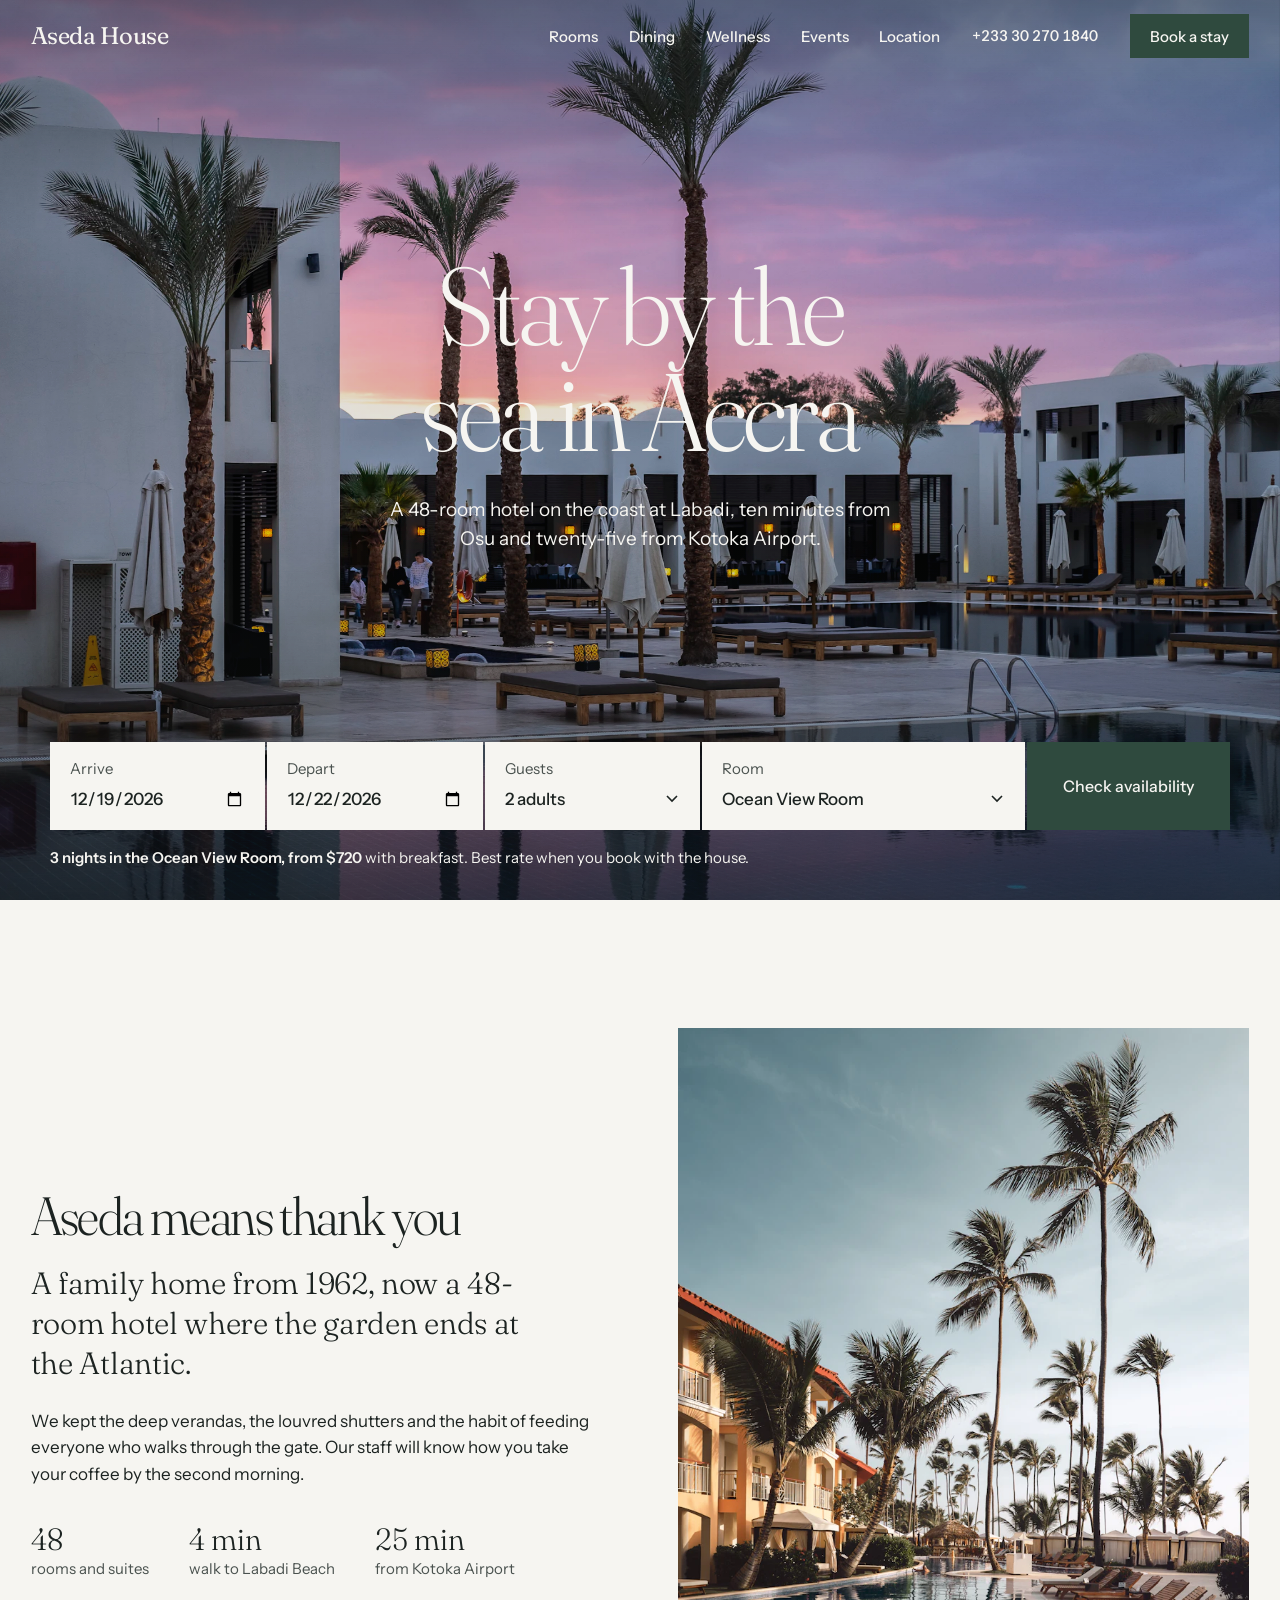
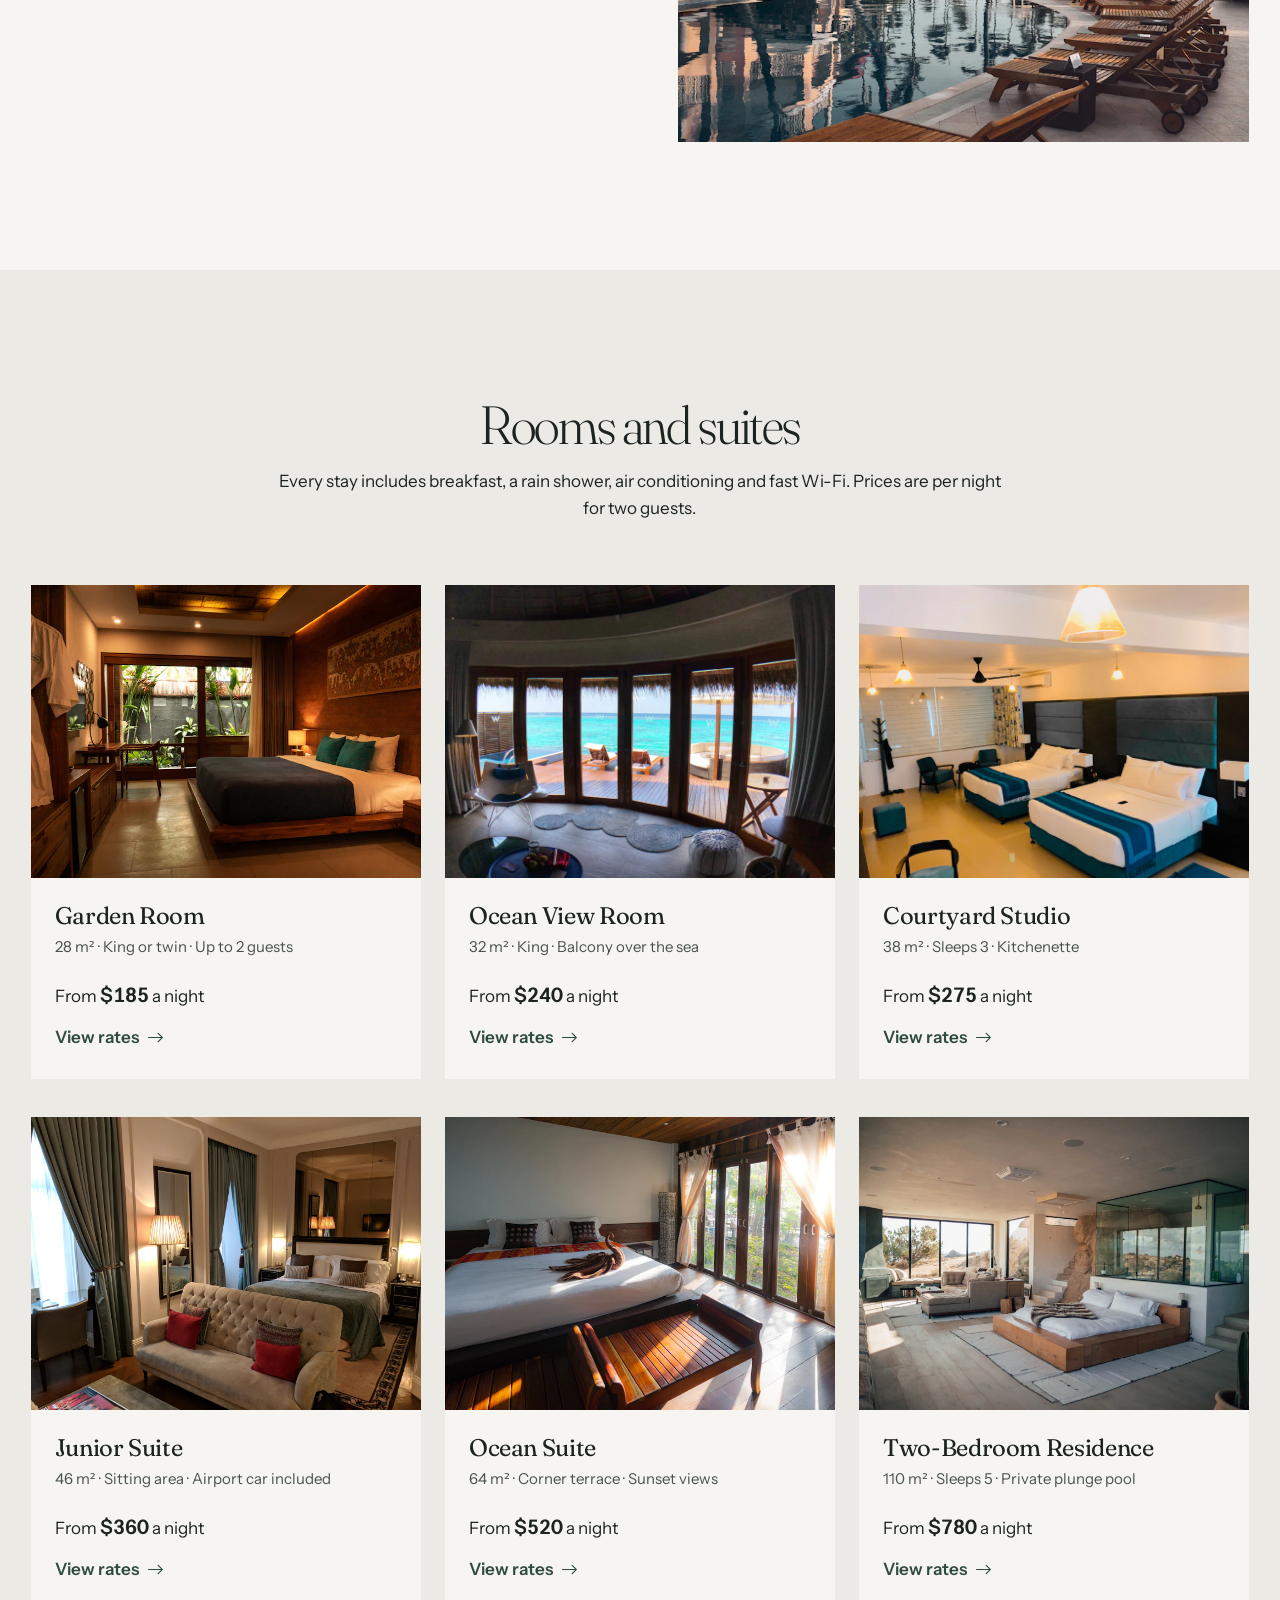
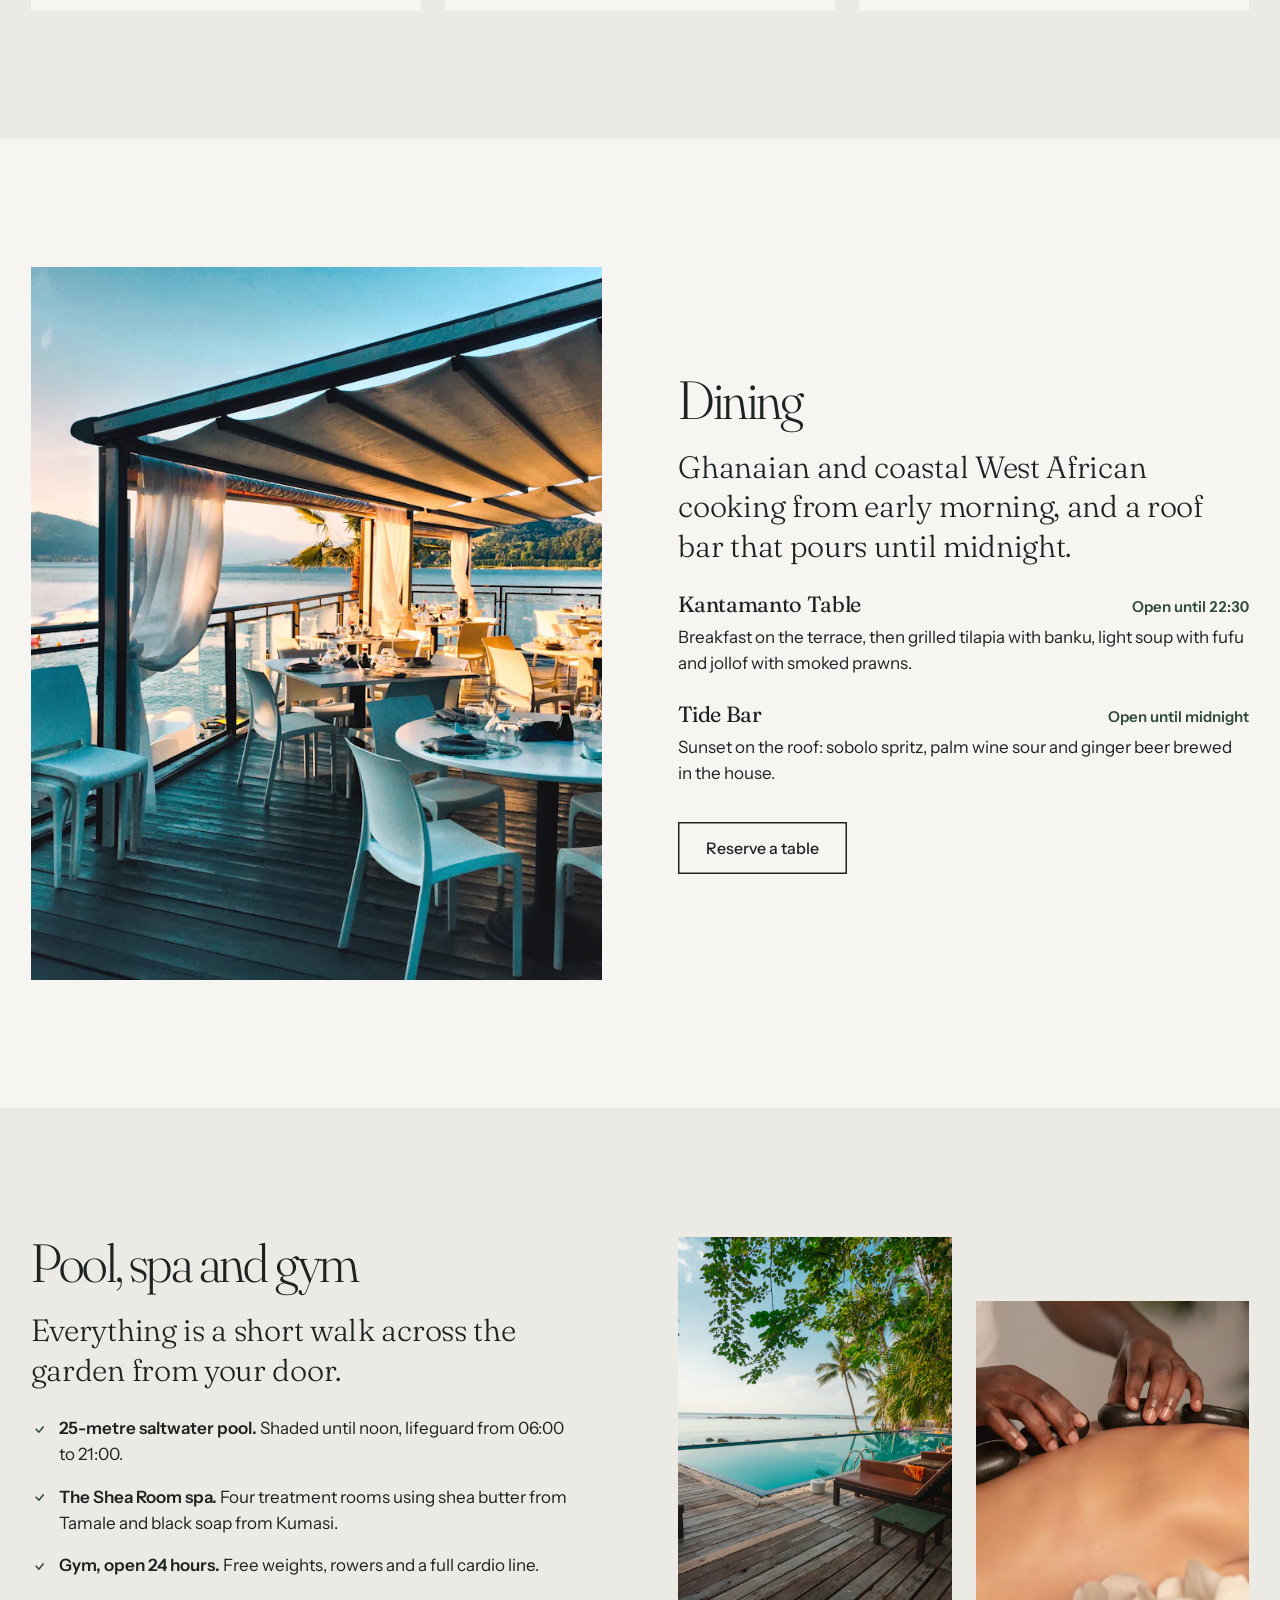
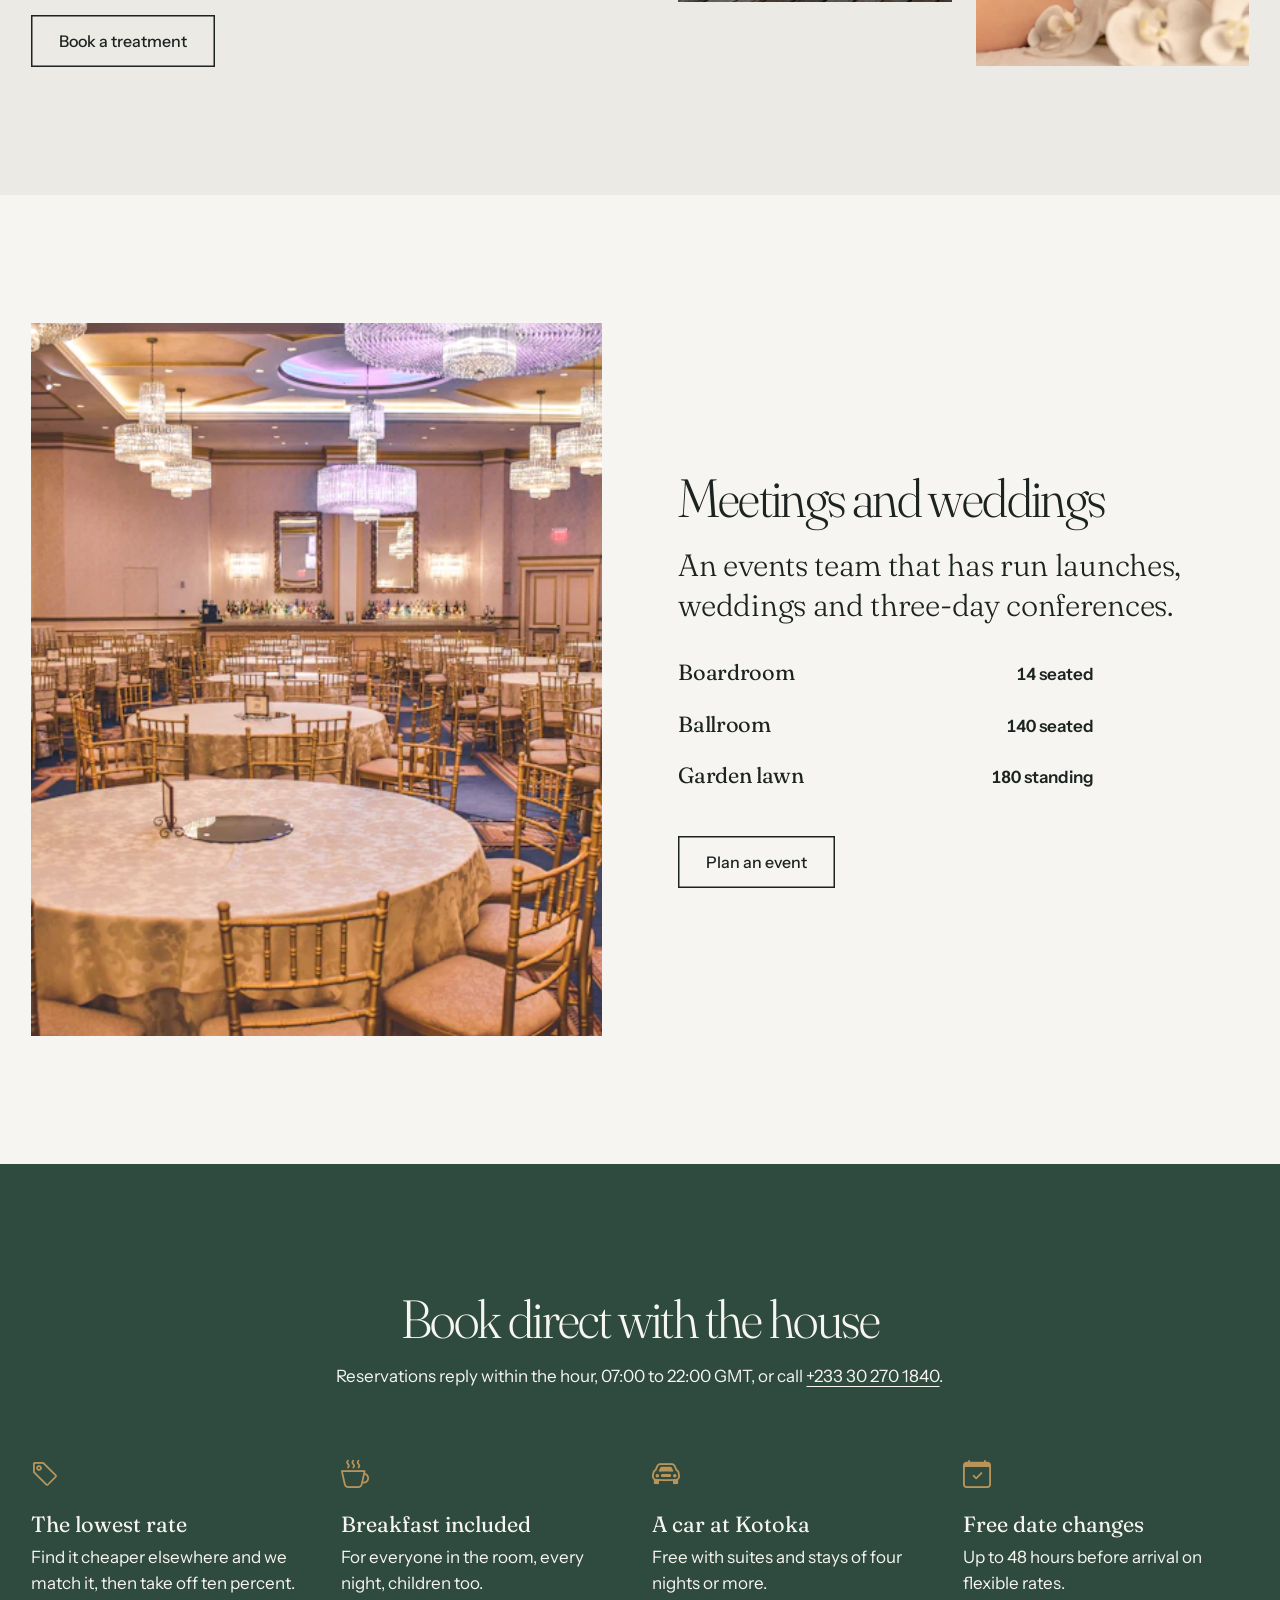
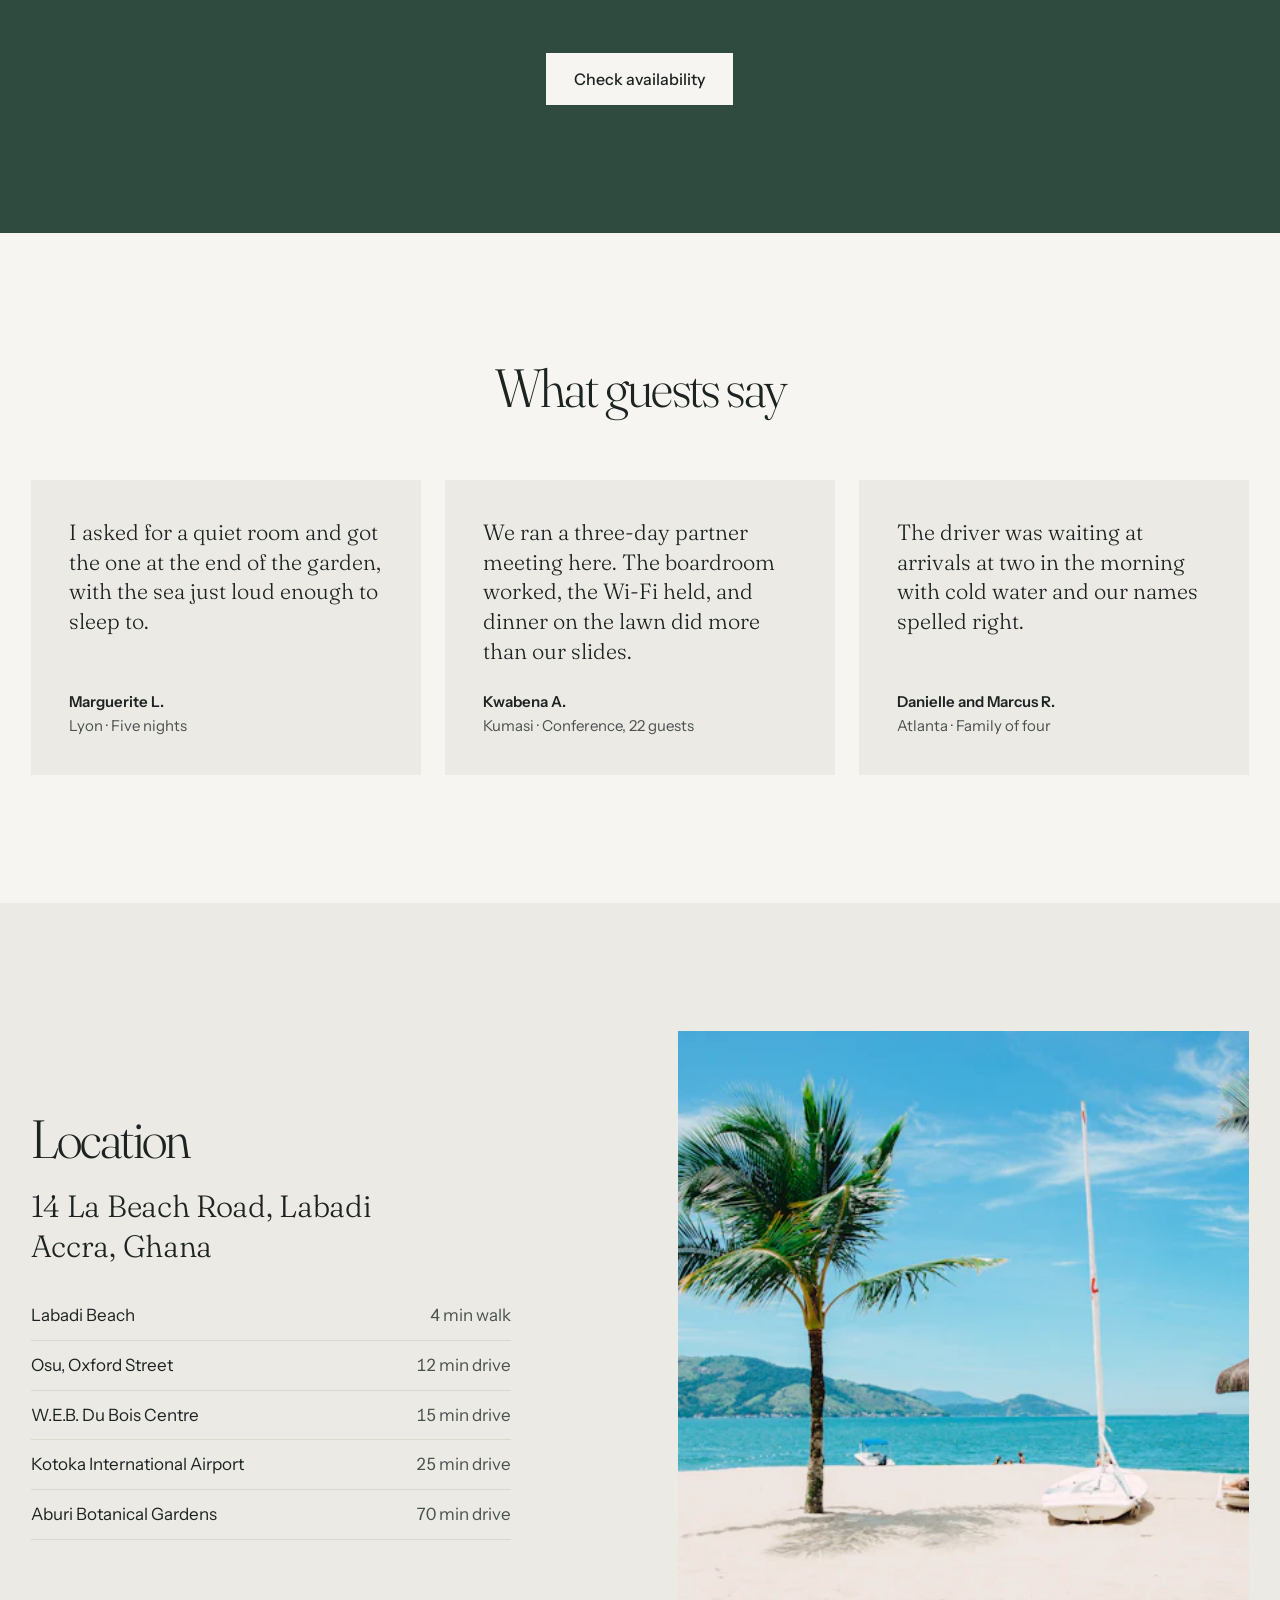
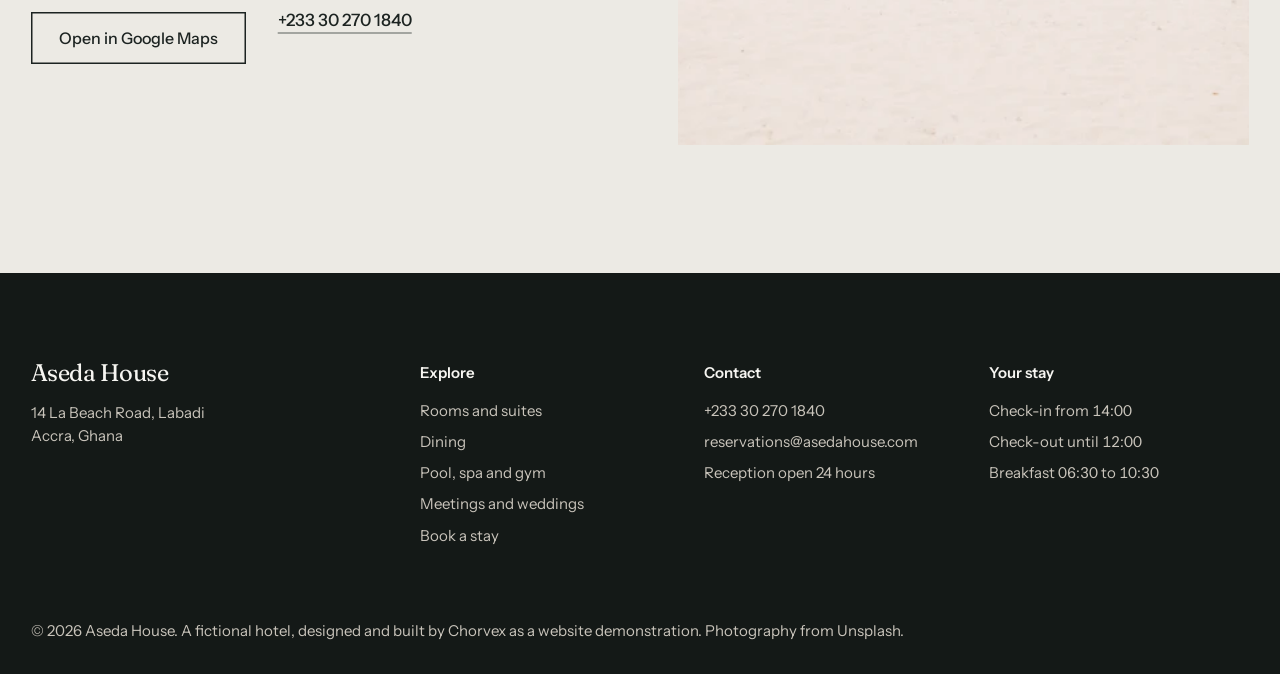
==== index.html @ 12451e7a "Aseda House website: homepage, booking and checkout - Homepage: full-bleed hero with a live booking " ====
<!doctype html>
<html lang="en">
<head>
  <meta charset="utf-8">
  <meta name="viewport" content="width=device-width, initial-scale=1, viewport-fit=cover">
  <title>Aseda House · A coastal hotel in Labadi, Accra</title>
  <meta name="description" content="Aseda House is a 48-room hotel on the coast at Labadi, Accra: rooms and suites by the sea, Kantamanto Table restaurant, a saltwater pool and the Shea Room spa.">
  <meta name="theme-color" content="#F6F5F1">
  <link rel="icon" href="assets/logo/favicon.svg" type="image/svg+xml">

  <link rel="preconnect" href="https://fonts.googleapis.com">
  <link rel="preconnect" href="https://fonts.gstatic.com" crossorigin>
  <link rel="stylesheet" href="https://fonts.googleapis.com/css2?family=Fraunces:opsz,wght,SOFT@9..144,300..500,30&family=Instrument+Sans:wght@400..600&display=swap">
  <link rel="stylesheet" href="https://cdn.jsdelivr.net/npm/bootstrap-icons@1.11.3/font/bootstrap-icons.min.css">

  <link rel="preload" as="image" href="assets/images/hero/dusk-pool-2400.webp" imagesrcset="assets/images/hero/dusk-pool-1200.webp 1200w, assets/images/hero/dusk-pool-2400.webp 2400w" imagesizes="100vw">

  <link rel="stylesheet" href="css/base.css">
  <link rel="stylesheet" href="css/components.css">
  <link rel="stylesheet" href="css/pages.css">
  <link rel="stylesheet" href="css/responsive.css">
  <script>document.documentElement.classList.add('js');</script>
</head>
<body class="page-home">
  <a class="skip-link" href="#main">Skip to content</a>

  <!-- Site header: clear over the hero, then a solid bar -->
  <header class="site-header is-clear" data-header>
    <div class="site-header__inner">
      <a class="wordmark" href="index.html" aria-label="Aseda House, home">Aseda House</a>
      <nav class="site-nav" aria-label="Main">
        <ul class="site-nav__list">
          <li><a href="#rooms">Rooms</a></li>
          <li><a href="#dining">Dining</a></li>
          <li><a href="#wellness">Wellness</a></li>
          <li><a href="#events">Events</a></li>
          <li><a href="#location">Location</a></li>
        </ul>
      </nav>
      <a class="site-header__phone tabular" href="tel:+233302701840">+233 30 270 1840</a>
      <a class="btn btn--accent btn--sm site-header__book" href="#top-booking" data-book-jump>Book a stay</a>
      <button class="menu-toggle" type="button" aria-expanded="false" aria-controls="mobile-menu" data-menu-open>
        <i class="bi bi-list" aria-hidden="true"></i><span class="visually-hidden">Open menu</span>
      </button>
    </div>
  </header>

  <!-- Mobile menu -->
  <div class="mobile-menu" id="mobile-menu" role="dialog" aria-modal="true" aria-label="Menu" hidden>
    <div class="mobile-menu__top">
      <a class="wordmark" href="index.html">Aseda House</a>
      <button class="menu-toggle" type="button" data-menu-close>
        <i class="bi bi-x-lg" aria-hidden="true"></i><span class="visually-hidden">Close menu</span>
      </button>
    </div>
    <nav aria-label="Mobile">
      <ul class="mobile-menu__list">
        <li><a href="#rooms">Rooms and suites</a></li>
        <li><a href="#dining">Dining</a></li>
        <li><a href="#wellness">Wellness</a></li>
          <li><a href="#events">Events</a></li>
        <li><a href="#location">Location</a></li>
        <li><a href="#reviews">Reviews</a></li>
      </ul>
    </nav>
    <div class="mobile-menu__foot">
      <a class="btn btn--accent btn--block" href="#top-booking">Book a stay</a>
      <a class="mobile-menu__phone" href="tel:+233302701840">+233 30 270 1840</a>
    </div>
  </div>

  <main id="main">

    <!-- ============ Hero ============ -->
    <section class="hero" data-ground="ink" aria-labelledby="hero-title">
      <img class="hero__img"
           src="assets/images/hero/dusk-pool-2400.webp"
           srcset="assets/images/hero/dusk-pool-1200.webp 1200w, assets/images/hero/dusk-pool-2400.webp 2400w"
           sizes="100vw"
           width="2400" height="1600"
           alt="The pool at dusk, still enough to hold the palms and a pink evening sky, with the white walls of the house behind"
           fetchpriority="high">
      <div class="hero__scrim" aria-hidden="true"></div>

      <div class="hero__copy">
        <h1 class="hero__title t-display" id="hero-title">Stay by the sea in&nbsp;Accra</h1>
        <p class="hero__lede">A 48-room hotel on the coast at Labadi, ten minutes from Osu and twenty-five from Kotoka Airport.</p>
      </div>

      <!-- Booking bar: works without script as a plain GET form to the booking page -->
      <form class="booking-bar" id="top-booking" action="booking.html" method="get" aria-label="Check availability" data-booking>
        <div class="booking-bar__field">
          <label for="bk-in">Arrive</label>
          <input id="bk-in" name="checkin" type="date" required data-bk-in>
        </div>
        <div class="booking-bar__field">
          <label for="bk-out">Depart</label>
          <input id="bk-out" name="checkout" type="date" required data-bk-out>
        </div>
        <div class="booking-bar__field">
          <label for="bk-guests">Guests</label>
          <select id="bk-guests" name="guests" data-bk-guests>
            <option value="1">1 adult</option>
            <option value="2" selected>2 adults</option>
            <option value="3">3 guests</option>
            <option value="4">4 guests</option>
            <option value="5">5 guests</option>
          </select>
        </div>
        <div class="booking-bar__field booking-bar__field--wide">
          <label for="bk-room">Room</label>
          <select id="bk-room" name="room" data-bk-room>
            <option value="garden-room" data-rate="185" data-max="2">Garden Room</option>
            <option value="ocean-view-room" data-rate="240" data-max="2" selected>Ocean View Room</option>
            <option value="courtyard-studio" data-rate="275" data-max="3">Courtyard Studio</option>
            <option value="junior-suite" data-rate="360" data-max="3">Junior Suite</option>
            <option value="ocean-suite" data-rate="520" data-max="3">Ocean Suite</option>
            <option value="residence" data-rate="780" data-max="5">Two-Bedroom Residence</option>
          </select>
        </div>
        <button class="btn btn--accent booking-bar__submit" type="submit">Check availability</button>
        <p class="booking-bar__quote" aria-live="polite" data-bk-quote>Best rate, breakfast included, when you book with the house.</p>
      </form>
    </section>

    <!-- ============ Welcome ============ -->
    <section class="section" id="welcome" aria-labelledby="welcome-title">
      <div class="container split">
        <div class="split__text">
          <h2 class="t-h2" id="welcome-title" data-reveal>Aseda means thank you</h2>
          <p class="lead" data-reveal style="--i:1">A family home from 1962, now a 48-room hotel where the garden ends at the Atlantic.</p>
          <p data-reveal style="--i:2">We kept the deep verandas, the louvred shutters and the habit of feeding everyone who walks through the gate. Our staff will know how you take your coffee by the second morning.</p>
          <dl class="facts" data-reveal style="--i:3">
            <div><dt>48</dt><dd>rooms and suites</dd></div>
            <div><dt>4 min</dt><dd>walk to Labadi Beach</dd></div>
            <div><dt>25 min</dt><dd>from Kotoka Airport</dd></div>
          </dl>
        </div>
        <figure class="split__media" data-reveal style="--i:1">
          <img src="assets/images/exterior/palms-facade-1400.webp"
               srcset="assets/images/exterior/palms-facade-800.webp 800w, assets/images/exterior/palms-facade-1400.webp 1400w"
               sizes="(min-width: 960px) 50vw, 100vw" width="1400" height="933" loading="lazy"
               alt="Royal palms rising above the pool terrace and the long white wing of guest rooms">
        </figure>
      </div>
    </section>

    <!-- ============ Rooms ============ -->
    <section class="section section--tint" id="rooms" aria-labelledby="rooms-title">
      <div class="container">
        <div class="section-head">
          <h2 class="t-h2" id="rooms-title" data-reveal>Rooms and suites</h2>
          <p data-reveal style="--i:1">Every stay includes breakfast, a rain shower, air conditioning and fast Wi-Fi. Prices are per night for two guests.</p>
        </div>
        <ul class="room-grid">
          <li class="room-card" data-reveal>
            <a href="booking.html?room=garden-room">
              <figure class="room-card__img"><img src="assets/images/rooms/garden-room-800.webp" width="800" height="533" loading="lazy" alt="Garden Room: a timber-framed bed under warm lamps, louvred doors to the garden"></figure>
              <div class="room-card__body">
                <h3 class="room-card__name">Garden Room</h3>
                <p class="room-card__meta">28 m² · King or twin · Up to 2 guests</p>
                <p class="room-card__price">From <strong class="tabular">$185</strong> a night</p>
                <span class="room-card__cta">View rates <i class="bi bi-arrow-right" aria-hidden="true"></i></span>
              </div>
            </a>
          </li>
          <li class="room-card" data-reveal style="--i:1">
            <a href="booking.html?room=ocean-view-room">
              <figure class="room-card__img"><img src="assets/images/rooms/ocean-view-room-800.webp" width="800" height="533" loading="lazy" alt="Ocean View Room: round-topped windows open onto the sea, the bed facing the view"></figure>
              <div class="room-card__body">
                <h3 class="room-card__name">Ocean View Room</h3>
                <p class="room-card__meta">32 m² · King · Balcony over the sea</p>
                <p class="room-card__price">From <strong class="tabular">$240</strong> a night</p>
                <span class="room-card__cta">View rates <i class="bi bi-arrow-right" aria-hidden="true"></i></span>
              </div>
            </a>
          </li>
          <li class="room-card" data-reveal style="--i:2">
            <a href="booking.html?room=courtyard-studio">
              <figure class="room-card__img"><img src="assets/images/rooms/courtyard-studio-800.webp" width="800" height="533" loading="lazy" alt="Courtyard Studio: two beds and a work table in a bright room with a timber ceiling"></figure>
              <div class="room-card__body">
                <h3 class="room-card__name">Courtyard Studio</h3>
                <p class="room-card__meta">38 m² · Sleeps 3 · Kitchenette</p>
                <p class="room-card__price">From <strong class="tabular">$275</strong> a night</p>
                <span class="room-card__cta">View rates <i class="bi bi-arrow-right" aria-hidden="true"></i></span>
              </div>
            </a>
          </li>
          <li class="room-card" data-reveal>
            <a href="booking.html?room=junior-suite">
              <figure class="room-card__img"><img src="assets/images/rooms/junior-suite-1400.webp" width="1400" height="933" loading="lazy" alt="Junior Suite: a tufted sofa at the foot of a wide bed, tall curtains drawn back"></figure>
              <div class="room-card__body">
                <h3 class="room-card__name">Junior Suite</h3>
                <p class="room-card__meta">46 m² · Sitting area · Airport car included</p>
                <p class="room-card__price">From <strong class="tabular">$360</strong> a night</p>
                <span class="room-card__cta">View rates <i class="bi bi-arrow-right" aria-hidden="true"></i></span>
              </div>
            </a>
          </li>
          <li class="room-card" data-reveal style="--i:1">
            <a href="booking.html?room=ocean-suite">
              <figure class="room-card__img"><img src="assets/images/rooms/ocean-suite-800.webp" width="800" height="533" loading="lazy" alt="Ocean Suite: folding timber doors open the bedroom to the terrace and the sea"></figure>
              <div class="room-card__body">
                <h3 class="room-card__name">Ocean Suite</h3>
                <p class="room-card__meta">64 m² · Corner terrace · Sunset views</p>
                <p class="room-card__price">From <strong class="tabular">$520</strong> a night</p>
                <span class="room-card__cta">View rates <i class="bi bi-arrow-right" aria-hidden="true"></i></span>
              </div>
            </a>
          </li>
          <li class="room-card" data-reveal style="--i:2">
            <a href="booking.html?room=residence">
              <figure class="room-card__img"><img src="assets/images/rooms/residence-800.webp" width="800" height="533" loading="lazy" alt="Two-Bedroom Residence: a glass-walled main bedroom with a sitting area and timber floor"></figure>
              <div class="room-card__body">
                <h3 class="room-card__name">Two-Bedroom Residence</h3>
                <p class="room-card__meta">110 m² · Sleeps 5 · Private plunge pool</p>
                <p class="room-card__price">From <strong class="tabular">$780</strong> a night</p>
                <span class="room-card__cta">View rates <i class="bi bi-arrow-right" aria-hidden="true"></i></span>
              </div>
            </a>
          </li>
        </ul>
      </div>
    </section>

    <!-- ============ Dining ============ -->
    <section class="section" id="dining" aria-labelledby="dining-title">
      <div class="container split split--reverse">
        <div class="split__text">
          <h2 class="t-h2" id="dining-title" data-reveal>Dining</h2>
          <p class="lead" data-reveal style="--i:1">Ghanaian and coastal West African cooking from early morning, and a roof bar that pours until midnight.</p>
          <ul class="venues" data-reveal style="--i:2">
            <li class="venue">
              <div class="venue__head">
                <h3 class="venue__name">Kantamanto Table</h3>
                <p class="venue__status" data-live-status="kitchen">06:30 to 22:30</p>
              </div>
              <p>Breakfast on the terrace, then grilled tilapia with banku, light soup with fufu and jollof with smoked prawns.</p>
            </li>
            <li class="venue">
              <div class="venue__head">
                <h3 class="venue__name">Tide Bar</h3>
                <p class="venue__status" data-live-status="bar">17:00 to midnight</p>
              </div>
              <p>Sunset on the roof: sobolo spritz, palm wine sour and ginger beer brewed in the house.</p>
            </li>
          </ul>
          <a class="btn btn--outline" href="mailto:dining@asedahouse.com?subject=Table%20at%20Kantamanto%20Table" data-reveal style="--i:3">Reserve a table</a>
        </div>
        <figure class="split__media" data-reveal>
          <img src="assets/images/dining/terrace-1200.webp"
               srcset="assets/images/dining/terrace-1200.webp 1200w, assets/images/dining/terrace-2000.webp 2000w"
               sizes="(min-width: 960px) 50vw, 100vw" width="1200" height="800" loading="lazy"
               alt="The covered terrace of Kantamanto Table, set for lunch, the sea beyond the rail">
        </figure>
      </div>
    </section>

    <!-- ============ Wellness ============ -->
    <section class="section section--tint" id="wellness" aria-labelledby="wellness-title">
      <div class="container split">
        <div class="split__text">
          <h2 class="t-h2" id="wellness-title" data-reveal>Pool, spa and gym</h2>
          <p class="lead" data-reveal style="--i:1">Everything is a short walk across the garden from your door.</p>
          <ul class="checklist" data-reveal style="--i:2">
            <li><strong>25-metre saltwater pool.</strong> Shaded until noon, lifeguard from 06:00 to 21:00.</li>
            <li><strong>The Shea Room spa.</strong> Four treatment rooms using shea butter from Tamale and black soap from Kumasi.</li>
            <li><strong>Gym, open 24 hours.</strong> Free weights, rowers and a full cardio line.</li>
          </ul>
          <a class="btn btn--outline" href="mailto:spa@asedahouse.com?subject=Spa%20booking" data-reveal style="--i:3">Book a treatment</a>
        </div>
        <div class="split__media split__media--pair" data-reveal style="--i:1">
          <figure><img src="assets/images/wellness/deck-pool-800.webp" width="800" height="533" loading="lazy" alt="A timber deck with loungers beside the pool, the sea beyond the low wall"></figure>
          <figure><img src="assets/images/wellness/hot-stones-800.webp" width="800" height="533" loading="lazy" alt="Warm basalt stones laid along a guest's back during a massage"></figure>
        </div>
      </div>
    </section>

    <!-- ============ Events ============ -->
    <section class="section" id="events" aria-labelledby="events-title">
      <div class="container split split--reverse">
        <div class="split__text">
          <h2 class="t-h2" id="events-title" data-reveal>Meetings and weddings</h2>
          <p class="lead" data-reveal style="--i:1">An events team that has run launches, weddings and three-day conferences.</p>
          <dl class="capacity" data-reveal style="--i:2">
            <div><dt>Boardroom</dt><dd class="tabular">14 seated</dd></div>
            <div><dt>Ballroom</dt><dd class="tabular">140 seated</dd></div>
            <div><dt>Garden lawn</dt><dd class="tabular">180 standing</dd></div>
          </dl>
          <a class="btn btn--outline" href="mailto:events@asedahouse.com?subject=Event%20enquiry" data-reveal style="--i:3">Plan an event</a>
        </div>
        <figure class="split__media" data-reveal>
          <img src="assets/images/events/banquet-1400.webp"
               srcset="assets/images/events/banquet-800.webp 800w, assets/images/events/banquet-1400.webp 1400w"
               sizes="(min-width: 960px) 50vw, 100vw" width="1400" height="933" loading="lazy"
               alt="Round tables laid for a wedding dinner under chandeliers in the ballroom">
        </figure>
      </div>
    </section>

    <!-- ============ Book direct ============ -->
    <section class="section section--dark" id="book-direct" aria-labelledby="direct-title">
      <div class="container">
        <div class="section-head">
          <h2 class="t-h2" id="direct-title" data-reveal>Book direct with the house</h2>
          <p data-reveal style="--i:1">Reservations reply within the hour, 07:00 to 22:00 GMT, or call <a href="tel:+233302701840">+233 30 270 1840</a>.</p>
        </div>
        <ul class="perks">
          <li data-reveal><i class="bi bi-tag" aria-hidden="true"></i><strong>The lowest rate</strong>Find it cheaper elsewhere and we match it, then take off ten percent.</li>
          <li data-reveal style="--i:1"><i class="bi bi-cup-hot" aria-hidden="true"></i><strong>Breakfast included</strong>For everyone in the room, every night, children too.</li>
          <li data-reveal style="--i:2"><i class="bi bi-car-front" aria-hidden="true"></i><strong>A car at Kotoka</strong>Free with suites and stays of four nights or more.</li>
          <li data-reveal style="--i:3"><i class="bi bi-calendar-check" aria-hidden="true"></i><strong>Free date changes</strong>Up to 48 hours before arrival on flexible rates.</li>
        </ul>
        <div class="section-foot" data-reveal>
          <a class="btn btn--light" href="booking.html">Check availability</a>
        </div>
      </div>
    </section>

    <!-- ============ Reviews ============ -->
    <section class="section" id="reviews" aria-labelledby="reviews-title">
      <div class="container">
        <div class="section-head">
          <h2 class="t-h2" id="reviews-title" data-reveal>What guests say</h2>
        </div>
        <div class="reviews">
          <figure class="review" data-reveal>
            <blockquote><p>I asked for a quiet room and got the one at the end of the garden, with the sea just loud enough to sleep to.</p></blockquote>
            <figcaption><strong>Marguerite L.</strong> Lyon · Five nights</figcaption>
          </figure>
          <figure class="review" data-reveal style="--i:1">
            <blockquote><p>We ran a three-day partner meeting here. The boardroom worked, the Wi-Fi held, and dinner on the lawn did more than our slides.</p></blockquote>
            <figcaption><strong>Kwabena A.</strong> Kumasi · Conference, 22 guests</figcaption>
          </figure>
          <figure class="review" data-reveal style="--i:2">
            <blockquote><p>The driver was waiting at arrivals at two in the morning with cold water and our names spelled right.</p></blockquote>
            <figcaption><strong>Danielle and Marcus R.</strong> Atlanta · Family of four</figcaption>
          </figure>
        </div>
      </div>
    </section>

    <!-- ============ Location ============ -->
    <section class="section section--tint" id="location" aria-labelledby="location-title">
      <div class="container split">
        <div class="split__text">
          <h2 class="t-h2" id="location-title" data-reveal>Location</h2>
          <address class="lead" data-reveal style="--i:1">14 La Beach Road, Labadi<br>Accra, Ghana</address>
          <table class="distances" data-reveal style="--i:2">
            <caption class="visually-hidden">Travel times from Aseda House</caption>
            <tbody>
              <tr><th scope="row">Labadi Beach</th><td class="tabular">4 min walk</td></tr>
              <tr><th scope="row">Osu, Oxford Street</th><td class="tabular">12 min drive</td></tr>
              <tr><th scope="row">W.E.B. Du Bois Centre</th><td class="tabular">15 min drive</td></tr>
              <tr><th scope="row">Kotoka International Airport</th><td class="tabular">25 min drive</td></tr>
              <tr><th scope="row">Aburi Botanical Gardens</th><td class="tabular">70 min drive</td></tr>
            </tbody>
          </table>
          <div class="button-row" data-reveal style="--i:3">
            <a class="btn btn--outline" href="https://www.google.com/maps/search/?api=1&amp;query=La+Beach+Road+Labadi+Accra" target="_blank" rel="noopener">Open in Google Maps</a>
            <a class="link-arrow" href="tel:+233302701840">+233 30 270 1840</a>
          </div>
        </div>
        <figure class="split__media" data-reveal style="--i:1">
          <img src="assets/images/exterior/beach-palm-1400.webp"
               srcset="assets/images/exterior/beach-palm-800.webp 800w, assets/images/exterior/beach-palm-1400.webp 1400w"
               sizes="(min-width: 960px) 50vw, 100vw" width="1400" height="933" loading="lazy"
               alt="A single palm leaning over pale sand and a calm turquoise sea">
        </figure>
      </div>
    </section>

  </main>

  <!-- ============ Footer ============ -->
  <footer class="site-footer">
    <div class="container site-footer__cols">
      <div>
        <p class="wordmark site-footer__brand">Aseda House</p>
        <address>14 La Beach Road, Labadi<br>Accra, Ghana</address>
      </div>
      <nav aria-label="Footer">
        <p class="site-footer__head">Explore</p>
        <ul>
          <li><a href="index.html#rooms">Rooms and suites</a></li>
          <li><a href="index.html#dining">Dining</a></li>
          <li><a href="index.html#wellness">Pool, spa and gym</a></li>
          <li><a href="index.html#events">Meetings and weddings</a></li>
          <li><a href="booking.html">Book a stay</a></li>
        </ul>
      </nav>
      <div>
        <p class="site-footer__head">Contact</p>
        <ul>
          <li><a href="tel:+233302701840">+233 30 270 1840</a></li>
          <li><a href="mailto:reservations@asedahouse.com">reservations@asedahouse.com</a></li>
          <li>Reception open 24 hours</li>
        </ul>
      </div>
      <div>
        <p class="site-footer__head">Your stay</p>
        <ul class="tabular">
          <li>Check-in from 14:00</li>
          <li>Check-out until 12:00</li>
          <li>Breakfast 06:30 to 10:30</li>
        </ul>
      </div>
    </div>
    <div class="container site-footer__legal">
      <p>© 2026 Aseda House. A fictional hotel, designed and built by Chorvex as a website demonstration. Photography from Unsplash.</p>
    </div>
  </footer>
  <script src="js/main.js" defer></script>
</body>
</html>
---- css/base.css ----
/* ==========================================================================
   Aseda House — base
   Tokens, reset, typography, layout primitives. Every other stylesheet
   references these tokens; no raw colours or sizes downstream.
   ========================================================================== */

:root {
  /* Brand palette */
  --limestone: #F6F5F1;
  --linen: #ECEAE4;
  --sand: #DCD7CC;
  --brass: #B8945A;
  --laterite: #A4553A;
  --laterite-deep: #8E4630;
  --palm: #2F4A3E;
  --ink: #1C2321;
  --night: #141917;

  /* Roles */
  --bg: var(--limestone);
  --surface: var(--linen);
  --text: var(--ink);
  --text-soft: #4A524F;
  --accent: var(--palm);
  --accent-press: #22372E;
  --on-dark: var(--limestone);
  --on-dark-soft: #C9C4BB;
  --error: #9A2F1F;
  --success: var(--palm);

  /* Type */
  --font-display: "Fraunces", "Iowan Old Style", Georgia, serif;
  --font-text: "Instrument Sans", "Segoe UI", system-ui, sans-serif;

  /* Five steps, and only five */
  --step-display: clamp(3.25rem, 8.6vw, 8.25rem);   /* 52 → 132 */
  --step-h2: clamp(2.25rem, 4.2vw, 3.75rem);        /* 36 → 60 */
  --step-h3: clamp(1.5rem, 2.4vw, 2.25rem);         /* 24 → 36 */
  --step-body: clamp(1.0625rem, 1.1vw, 1.1875rem);  /* 17 → 19 */
  --step-small: 0.9375rem;                          /* 15 */

  /* Space */
  --margin: clamp(1rem, 2.4vw, 2rem);
  --gap: clamp(1rem, 2vw, 1.5rem);
  --section: clamp(5rem, 10vw, 8.5rem);
  --container: 1240px;
  --frame: 10px;

  /* Shape and motion */
  --radius: 0;
  --ease-out: cubic-bezier(0.22, 1, 0.36, 1);
  --ease-in-out: cubic-bezier(0.65, 0, 0.35, 1);
  --dur-fast: 180ms;
  --dur: 300ms;
  --dur-slow: 700ms;

  --header-h: 72px;
}

/* ---------- Reset ---------- */
*, *::before, *::after { box-sizing: border-box; }
* { margin: 0; }
html {
  -webkit-text-size-adjust: 100%;
  text-size-adjust: 100%;
  scroll-behavior: smooth;
  scroll-padding-top: var(--header-h);
}
body {
  min-height: 100svh;
  background: var(--bg);
  color: var(--text);
  font-family: var(--font-text);
  font-size: var(--step-body);
  line-height: 1.55;
  -webkit-font-smoothing: antialiased;
  text-rendering: optimizeLegibility;
  overflow-x: clip;
}
img, picture, svg, video { display: block; max-width: 100%; }
img { height: auto; }
[hidden] { display: none !important; }
input, button, textarea, select { font: inherit; color: inherit; }
button { cursor: pointer; background: none; border: 0; padding: 0; }
a { color: inherit; text-decoration: none; }
ul, ol { padding: 0; list-style: none; }
p, li, dd { text-wrap: pretty; }
h1, h2, h3, h4 { text-wrap: balance; font-weight: inherit; }

::selection { background: var(--palm); color: var(--limestone); }

:focus-visible {
  outline: 2px solid var(--accent);
  outline-offset: 3px;
}
.on-dark :focus-visible { outline-color: var(--brass); }

/* ---------- Type roles ---------- */
.t-display,
.t-h2,
.t-h3 {
  font-family: var(--font-display);
  font-weight: 300;
  font-variation-settings: "SOFT" 30, "opsz" 144;
  letter-spacing: -0.03em;
  line-height: 1;
}
.t-display { font-size: var(--step-display); line-height: 0.96; }
.t-h2 { font-size: var(--step-h2); line-height: 1.02; }
.t-h3 { font-size: var(--step-h3); line-height: 1.15; letter-spacing: -0.015em; font-variation-settings: "SOFT" 30, "opsz" 48; }
.t-body { font-size: var(--step-body); line-height: 1.55; }
.t-small { font-size: var(--step-small); line-height: 1.5; }
.t-soft { color: var(--text-soft); }
.on-dark .t-soft { color: var(--on-dark-soft); }
.tabular { font-variant-numeric: tabular-nums; }

/* ---------- Layout primitives ---------- */
.wrap {
  width: 100%;
  padding-inline: var(--margin);
}
.grid {
  display: grid;
  grid-template-columns: repeat(12, minmax(0, 1fr));
  column-gap: var(--gap);
}
.section { padding-block: var(--section); }

.visually-hidden {
  position: absolute !important;
  width: 1px; height: 1px;
  padding: 0; margin: -1px;
  overflow: hidden; clip: rect(0 0 0 0);
  white-space: nowrap; border: 0;
}

.skip-link {
  position: fixed;
  top: 12px; left: 12px;
  z-index: 200;
  padding: 12px 18px;
  background: var(--ink);
  color: var(--limestone);
  transform: translateY(-160%);
  transition: transform var(--dur) var(--ease-out);
}
.skip-link:focus { transform: none; }

/* Chapter grounds: each section is one flat field */
[data-ground="limestone"] { background: var(--limestone); color: var(--ink); }
[data-ground="linen"]     { background: var(--linen);     color: var(--ink); }
[data-ground="sand"]      { background: var(--sand);      color: var(--ink); }
[data-ground="laterite"]  { background: var(--laterite);  color: var(--limestone); }
[data-ground="palm"]      { background: var(--palm);      color: var(--limestone); }
[data-ground="ink"]       { background: var(--ink);       color: var(--limestone); }
[data-ground="night"]     { background: var(--night);     color: var(--limestone); }

/* ---------- Reveal (content is visible without script) ---------- */
.js [data-reveal] {
  opacity: 0;
  transform: translateY(24px);
  transition:
    opacity var(--dur-slow) var(--ease-out),
    transform var(--dur-slow) var(--ease-out);
  transition-delay: calc(var(--i, 0) * 80ms);
}
.js [data-reveal].is-in { opacity: 1; transform: none; }

@media (prefers-reduced-motion: reduce) {
  html { scroll-behavior: auto; }
  *, *::before, *::after {
    animation-duration: 0.01ms !important;
    animation-iteration-count: 1 !important;
    transition-duration: 0.01ms !important;
    transition-delay: 0ms !important;
  }
  .js [data-reveal] { opacity: 1; transform: none; }
}
---- css/components.css ----
/* ==========================================================================
   Aseda House — components shared by every page
   Wordmark, header, navigation, mobile menu, buttons, links, footer
   ========================================================================== */

/* ---------- Wordmark ---------- */
.wordmark {
  font-family: var(--font-display);
  font-weight: 400;
  font-variation-settings: "SOFT" 30, "opsz" 36;
  font-size: 1.5rem;
  letter-spacing: -0.02em;
  line-height: 1;
  white-space: nowrap;
}
.wordmark--light { color: var(--limestone); }

/* ---------- Buttons ---------- */
.btn {
  --btn-bg: var(--ink);
  --btn-fg: var(--limestone);
  --btn-bg-hover: #000;
  display: inline-flex;
  align-items: center;
  justify-content: center;
  gap: 0.6em;
  min-height: 52px;
  padding: 0 1.75rem;
  background: var(--btn-bg);
  color: var(--btn-fg);
  font-size: 1rem;
  font-weight: 500;
  line-height: 1;
  white-space: nowrap;
  border-radius: var(--radius);
  transition:
    background-color var(--dur-fast) ease,
    transform var(--dur-fast) var(--ease-out);
  -webkit-tap-highlight-color: transparent;
}
.btn:hover { background: var(--btn-bg-hover); }
.btn:active { transform: scale(0.97); }
.btn--accent { --btn-bg: var(--accent); --btn-fg: var(--limestone); --btn-bg-hover: var(--accent-press); }
.btn--light { --btn-bg: var(--limestone); --btn-fg: var(--ink); --btn-bg-hover: #fff; }
.btn--sm { min-height: 44px; padding: 0 1.25rem; font-size: var(--step-small); }
.btn--block { width: 100%; }

/* ---------- Arrow link ---------- */
.link-arrow {
  display: inline-flex;
  align-items: center;
  gap: 0.5em;
  font-weight: 500;
  text-decoration: underline;
  text-decoration-thickness: 2px;
  text-underline-offset: 6px;
  text-decoration-color: color-mix(in srgb, currentColor 35%, transparent);
  transition: text-decoration-color var(--dur) ease;
}
.link-arrow .bi { transition: transform var(--dur) var(--ease-out); }
.link-arrow:hover { text-decoration-color: currentColor; }
.link-arrow:hover .bi { transform: translateX(4px); }

/* ---------- Header ---------- */
.site-header {
  position: fixed;
  inset: 0 0 auto 0;
  z-index: 50;
  height: var(--header-h);
  transition:
    background-color var(--dur) ease,
    color var(--dur) ease,
    transform var(--dur-slow) var(--ease-out);
}
.site-header__inner {
  height: 100%;
  display: flex;
  align-items: center;
  gap: 2rem;
  padding-inline: var(--margin);
}
.site-header .wordmark { margin-right: auto; }

.site-nav__list { display: flex; gap: clamp(1.25rem, 2.4vw, 2.25rem); }
.site-nav__list a {
  position: relative;
  font-size: var(--step-small);
  font-weight: 500;
  padding-block: 0.5rem;
}
.site-nav__list a::after {
  content: "";
  position: absolute;
  left: 0; right: 0; bottom: 0.15rem;
  height: 2px;
  background: currentColor;
  transform: scaleX(0);
  transform-origin: left;
  transition: transform var(--dur) var(--ease-out);
}
.site-nav__list a:hover::after,
.site-nav__list a[aria-current="page"]::after { transform: scaleX(1); }

/* A solid bar on the page ground; over the hero photograph it is clear, with light type */
.site-header { background-color: var(--limestone); color: var(--ink); }
.site-header.is-clear { background-color: transparent; color: var(--limestone); }
.site-header__phone {
  font-size: var(--step-small);
  font-weight: 500;
  white-space: nowrap;
}
.site-header__phone:hover { text-decoration: underline; text-underline-offset: 4px; }

.menu-toggle {
  display: none;
  width: 48px; height: 48px;
  margin-right: -12px;
  align-items: center;
  justify-content: center;
  font-size: 1.75rem;
  -webkit-tap-highlight-color: transparent;
}
.menu-toggle--light { color: var(--limestone); }

/* ---------- Mobile menu ---------- */
.mobile-menu {
  position: fixed;
  inset: 0;
  z-index: 100;
  display: flex;
  flex-direction: column;
  background: var(--ink);
  color: var(--limestone);
  padding: 0 var(--margin) max(var(--margin), env(safe-area-inset-bottom));
  overflow-y: auto;
  overscroll-behavior: contain;
}
.mobile-menu[hidden] { display: none; }
.mobile-menu .menu-toggle { display: inline-flex; color: var(--limestone); }
.mobile-menu__top {
  height: var(--header-h);
  flex: none;
  display: flex;
  align-items: center;
  justify-content: space-between;
}
.mobile-menu__list { padding-block: 2rem; }
.mobile-menu__list a {
  display: block;
  padding-block: 0.4rem;
  font-family: var(--font-display);
  font-weight: 300;
  font-size: clamp(2.25rem, 9vw, 3rem);
  letter-spacing: -0.03em;
  line-height: 1.1;
}
.mobile-menu__list a[aria-current="page"] { color: var(--brass); }
.mobile-menu__foot { margin-top: auto; display: grid; gap: 1rem; padding-top: 1.5rem; }
.mobile-menu__phone { text-align: center; padding: 0.75rem; color: var(--on-dark-soft); }
.mobile-menu.is-open .mobile-menu__list li {
  animation: menu-in var(--dur-slow) var(--ease-out) both;
  animation-delay: calc(var(--i, 0) * 50ms);
}
@keyframes menu-in {
  from { opacity: 0; transform: translateY(16px); }
}
body.menu-open { overflow: hidden; }

/* ---------- Outline button ---------- */
.btn--outline {
  --btn-bg: transparent; --btn-fg: var(--ink); --btn-bg-hover: var(--ink);
  box-shadow: inset 0 0 0 1.5px var(--ink);
  transition: background-color var(--dur-fast) ease, color var(--dur-fast) ease, transform var(--dur-fast) var(--ease-out);
}
.btn--outline:hover { color: var(--limestone); }

/* ---------- Footer ---------- */
.site-footer {
  background: var(--night);
  color: var(--on-dark-soft);
  padding-block: clamp(3.5rem, 7vw, 5.5rem) 2rem;
  font-size: var(--step-small);
}
.site-footer__cols {
  display: grid;
  grid-template-columns: 1.4fr repeat(3, minmax(0, 1fr));
  gap: 2.5rem var(--gap);
}
.site-footer__brand { color: var(--limestone); margin-bottom: 1rem; }
.site-footer address { font-style: normal; }
.site-footer ul { display: grid; gap: 0.5rem; }
.site-footer a { transition: color var(--dur-fast) ease; }
.site-footer a:hover { color: var(--limestone); }
.site-footer__head { color: var(--limestone); font-weight: 600; margin-bottom: 0.9rem; }
.site-footer__legal { margin-top: clamp(3rem, 6vw, 4.5rem); }
---- css/pages.css ----
/* ==========================================================================
   Aseda House — homepage
   The hero, then sections that share one container and one heading pattern
   ========================================================================== */

figure { margin: 0; }
figure > img { width: 100%; height: 100%; object-fit: cover; }

/* ==========================================================================
   Hero — one full-bleed photograph, the name of the place, the booking bar
   ========================================================================== */
.hero {
  position: relative;
  min-height: 100svh;
  display: grid;
  grid-template-rows: 1fr auto;
  gap: 2.5rem;
  padding: calc(var(--header-h) + 2rem) var(--margin) var(--margin);
  isolation: isolate;
  overflow: hidden;
  color: var(--limestone);
}
.hero__img {
  position: absolute;
  inset: 0;
  width: 100%;
  height: 100%;
  object-fit: cover;
  object-position: 50% 62%;
  z-index: -2;
  animation: hero-settle 2.4s var(--ease-out) both;
}
@keyframes hero-settle {
  from { transform: scale(1.06); }
  to { transform: scale(1); }
}
.hero__scrim {
  position: absolute;
  inset: 0;
  z-index: -1;
  background: linear-gradient(to bottom, rgb(20 25 23 / 0.5) 0%, rgb(20 25 23 / 0.12) 26%, rgb(20 25 23 / 0.12) 55%, rgb(20 25 23 / 0.6) 100%); /* taste-skill-ignore: neutral scrim under text on a photograph */
}
.hero__copy {
  align-self: center;
  justify-self: center;
  text-align: center;
  animation: rise 1.2s var(--ease-out) 0.15s both;
}
.hero__title { max-width: 12ch; margin-inline: auto; }
.hero__lede {
  margin: 2rem auto 0;
  max-width: 40ch;
  font-size: 1.1875rem;
  line-height: 1.5;
}
@keyframes rise {
  from { opacity: 0; transform: translateY(24px); }
}

/* Booking bar: a real form; the lines between fields are form chrome */
.booking-bar {
  display: grid;
  grid-template-columns: repeat(3, minmax(0, 1fr)) minmax(0, 1.5fr) auto;
  width: min(1180px, 100%);
  gap: 2px;
  justify-self: center;
  animation: rise 1.2s var(--ease-out) 0.4s both;
}
.booking-bar__field {
  position: relative;
  display: grid;
  gap: 0.2rem;
  padding: 0.9rem 1.25rem;
  background: var(--limestone);
  color: var(--ink);
  transition: background-color var(--dur) ease;
}
.booking-bar__field:hover,
.booking-bar__field:focus-within { background: #fff; }
.booking-bar__field label {
  font-size: var(--step-small);
  color: var(--text-soft);
}
.booking-bar__field input,
.booking-bar__field select {
  width: 100%;
  min-height: 32px;
  padding: 0;
  border: 0;
  background: transparent;
  font-size: 1.0625rem;
  font-weight: 500;
  appearance: none;
  -webkit-appearance: none;
  cursor: pointer;
}
.booking-bar__field select {
  padding-right: 1.5rem;
  background: url("data:image/svg+xml,%3Csvg xmlns='http://www.w3.org/2000/svg' width='12' height='8' viewBox='0 0 12 8'%3E%3Cpath d='M1 1l5 5 5-5' fill='none' stroke='%231C2321' stroke-width='1.6'/%3E%3C/svg%3E") no-repeat right 2px center;
}
.booking-bar__field input:focus,
.booking-bar__field select:focus { outline: none; }
.booking-bar__field:focus-within { outline: 2px solid var(--accent); outline-offset: -2px; }
.booking-bar__submit { min-height: 100%; padding-inline: 2.25rem; }
.booking-bar__quote {
  grid-column: 1 / -1;
  padding-top: 0.9rem;
  font-size: var(--step-small);
  color: var(--limestone);
}
.booking-bar__quote strong { font-weight: 600; }

/* ==========================================================================
   Shared section pattern — one container, one heading style, used everywhere
   ========================================================================== */
.container {
  width: min(100% - 2 * var(--margin), var(--container));
  margin-inline: auto;
}
.section { padding-block: var(--section); }
.section--tint { background: var(--linen); }
.section--dark { background: var(--palm); color: var(--limestone); }
.section--dark a:not(.btn) { text-decoration: underline; text-underline-offset: 4px; }

.section-head {
  max-width: 46rem;
  margin: 0 auto clamp(2.5rem, 5vw, 4rem);
  text-align: center;
}
.section-head p { margin-top: 1rem; }
.section-foot { margin-top: clamp(2.5rem, 5vw, 3.5rem); text-align: center; }

.lead {
  font-family: var(--font-display);
  font-weight: 300;
  font-variation-settings: "SOFT" 30, "opsz" 36;
  font-size: var(--step-h3);
  line-height: 1.3;
  letter-spacing: -0.01em;
  font-style: normal;
}

/* Split: text on one side, picture on the other */
.split {
  display: grid;
  grid-template-columns: repeat(2, minmax(0, 1fr));
  gap: clamp(2.5rem, 6vw, 6rem);
  align-items: center;
}
.split--reverse .split__media { order: -1; }
.split__text > * + * { margin-top: 1.5rem; }
.split__text .lead { margin-top: 1.25rem; }
.split__text .btn,
.split__text .button-row { margin-top: 2.25rem; }
.split__text p:not(.lead) { max-width: 52ch; }
.split__media { aspect-ratio: 4 / 5; overflow: hidden; }
.split__media img { transition: transform 1.2s var(--ease-out); }
.split__media:hover img { transform: scale(1.03); }
.split__media--pair {
  aspect-ratio: auto;
  display: grid;
  grid-template-columns: 1fr 1fr;
  gap: var(--gap);
  align-items: start;
}
.split__media--pair figure { aspect-ratio: 3 / 4; overflow: hidden; }
.split__media--pair figure:last-child { margin-top: 4rem; }

/* Welcome: three facts */
.facts {
  display: grid;
  grid-template-columns: repeat(3, auto);
  justify-content: start;
  gap: 2.5rem;
  padding-top: 0.75rem;
}
.facts dt {
  font-family: var(--font-display);
  font-weight: 300;
  font-variation-settings: "SOFT" 30, "opsz" 72;
  font-size: var(--step-h3);
  line-height: 1.1;
}
.facts dd { font-size: var(--step-small); color: var(--text-soft); }

/* ==========================================================================
   Rooms — three-up cards, each going straight to its rates
   ========================================================================== */
.room-grid {
  display: grid;
  grid-template-columns: repeat(3, minmax(0, 1fr));
  gap: clamp(1.5rem, 3vw, 2.5rem) var(--gap);
}
.room-card a {
  display: flex;
  flex-direction: column;
  height: 100%;
  background: var(--limestone);
  transition: background-color var(--dur) ease;
}
.room-card__img { aspect-ratio: 4 / 3; overflow: hidden; }
.room-card__img img { transition: transform 1s var(--ease-out); }
.room-card a:hover .room-card__img img { transform: scale(1.04); }
.room-card__body {
  flex: 1;
  display: flex;
  flex-direction: column;
  gap: 0.35rem;
  padding: 1.5rem 1.5rem 1.75rem;
}
.room-card__name {
  font-family: var(--font-display);
  font-weight: 400;
  font-variation-settings: "SOFT" 30, "opsz" 36;
  font-size: 1.5rem;
  letter-spacing: -0.015em;
  line-height: 1.15;
}
.room-card__meta { font-size: var(--step-small); color: var(--text-soft); }
.room-card__price { margin-top: auto; padding-top: 1rem; }
.room-card__price strong { font-size: 1.25rem; font-weight: 600; }
.room-card__cta {
  display: inline-flex;
  align-items: center;
  gap: 0.5rem;
  margin-top: 0.5rem;
  font-weight: 600;
  color: var(--accent);
}
.room-card__cta .bi { transition: transform var(--dur) var(--ease-out); }
.room-card a:hover .room-card__cta .bi { transform: translateX(4px); }

/* ==========================================================================
   Dining, wellness, events — lists inside the split
   ========================================================================== */
.venues { display: grid; gap: 1.5rem; }
.venue__head {
  display: flex;
  justify-content: space-between;
  align-items: baseline;
  gap: 1rem;
  margin-bottom: 0.35rem;
}
.venue__name,
.capacity dt {
  font-family: var(--font-display);
  font-weight: 400;
  font-variation-settings: "SOFT" 30, "opsz" 36;
  font-size: 1.375rem;
  letter-spacing: -0.015em;
  line-height: 1.2;
}
.venue__status {
  font-size: var(--step-small);
  color: var(--text-soft);
  white-space: nowrap;
  font-variant-numeric: tabular-nums;
}
.venue__status.is-open { color: var(--palm); font-weight: 600; }

.checklist { display: grid; gap: 1rem; }
.checklist li { position: relative; padding-left: 1.75rem; max-width: 52ch; }
.checklist li::before {
  content: "\F26E"; /* bootstrap-icons check-lg */
  font-family: "bootstrap-icons";
  position: absolute;
  left: 0;
  top: 0.1em;
  color: var(--accent);
}
.checklist strong { font-weight: 600; }

.capacity { display: grid; gap: 0.25rem; max-width: 26rem; }
.capacity div {
  display: flex;
  justify-content: space-between;
  align-items: baseline;
  padding-block: 0.6rem;
}
.capacity dd { font-weight: 600; }

/* ==========================================================================
   Book direct — four reasons on the green field
   ========================================================================== */
.perks {
  display: grid;
  grid-template-columns: repeat(4, minmax(0, 1fr));
  gap: 2.5rem var(--gap);
}
.perks li { display: grid; gap: 0.4rem; align-content: start; }
.perks .bi { font-size: 1.75rem; color: var(--brass); margin-bottom: 0.5rem; }
.perks strong {
  font-family: var(--font-display);
  font-weight: 400;
  font-variation-settings: "SOFT" 30, "opsz" 36;
  font-size: 1.375rem;
  line-height: 1.2;
}

/* ==========================================================================
   Reviews
   ========================================================================== */
.reviews {
  display: grid;
  grid-template-columns: repeat(3, minmax(0, 1fr));
  gap: var(--gap);
}
.review {
  display: flex;
  flex-direction: column;
  justify-content: space-between;
  gap: 1.5rem;
  padding: clamp(1.75rem, 3vw, 2.5rem);
  background: var(--linen);
}
.review blockquote p {
  font-family: var(--font-display);
  font-weight: 300;
  font-variation-settings: "SOFT" 30, "opsz" 36;
  font-size: 1.375rem;
  line-height: 1.35;
}
.review figcaption { font-size: var(--step-small); color: var(--text-soft); }
.review figcaption strong { display: block; color: var(--ink); font-weight: 600; }

/* ==========================================================================
   Location
   ========================================================================== */
.distances { width: 100%; max-width: 30rem; border-collapse: collapse; }
.distances th,
.distances td {
  padding: 0.7rem 0;
  border-bottom: 1px solid var(--sand);
  text-align: left;
  font-weight: 400;
}
.distances td { text-align: right; white-space: nowrap; color: var(--text-soft); }
.button-row { display: flex; flex-wrap: wrap; align-items: center; gap: 1rem 2rem; }

/* ==========================================================================
   Tablets and phones
   ========================================================================== */
@media (max-width: 959px) {
  .split { grid-template-columns: 1fr; }
  .split--reverse .split__media { order: 0; }
  .split__media { aspect-ratio: 4 / 3; }
  .room-grid,
  .reviews { grid-template-columns: repeat(2, minmax(0, 1fr)); }
  .perks { grid-template-columns: repeat(2, minmax(0, 1fr)); }
}
@media (max-width: 639px) {
  .room-grid,
  .reviews,
  .perks { grid-template-columns: 1fr; }
  .facts { grid-template-columns: repeat(3, minmax(0, 1fr)); gap: 1rem; }
  .split__media--pair figure:last-child { margin-top: 2rem; }
  .venue__head { flex-direction: column; gap: 0.1rem; }
}
@media (hover: none) {
  .split__media:hover img,
  .room-card a:hover .room-card__img img { transform: none; }
}
---- css/responsive.css ----
/* ==========================================================================
   Aseda House — shared responsive rules (header, hero booking bar, footer)
   Section layouts carry their own breakpoints in pages.css and booking.css.
   ========================================================================== */

/* ---------- Large screens ---------- */
@media (min-width: 1680px) {
  :root { --margin: 3rem; }
}

/* ---------- Laptops ---------- */
@media (max-width: 1180px) {
  .site-nav__list { gap: 1.25rem; }
  .site-header__phone { display: none; }
  .booking-bar { grid-template-columns: repeat(2, minmax(0, 1fr)) minmax(0, 1.4fr); }
  .booking-bar__field--wide { grid-column: 1 / 3; }
  .booking-bar__submit { min-height: 64px; }
}

/* ---------- Tablets and below ---------- */
@media (max-width: 959px) {
  :root { --header-h: 64px; }

  /* Header: menu button replaces the inline navigation */
  .site-nav,
  .site-header__book { display: none; }
  .menu-toggle { display: inline-flex; }

  /* Hero: the booking bar becomes a two-column form under the title */
  .hero__title { font-size: clamp(3rem, 12vw, 6rem); }
  .booking-bar { grid-template-columns: 1fr 1fr; }
  .booking-bar__field--wide { grid-column: 1 / -1; }
  .booking-bar__submit { grid-column: 1 / -1; min-height: 56px; }

  .site-footer__cols { grid-template-columns: 1fr 1fr; }
}

/* ---------- Phones ---------- */
@media (max-width: 639px) {
  :root { --section: 4.5rem; --margin: 20px; }

  .hero { padding-top: calc(var(--header-h) + 3rem); gap: 2rem; }
  .hero__title { font-size: 13vw; line-height: 0.98; }
  .hero__lede { font-size: 1.0625rem; margin-top: 1.25rem; }
  .booking-bar__field { padding: 0.75rem 1rem; }
  .booking-bar__field input,
  .booking-bar__field select { font-size: 1rem; }

  .site-footer__cols { grid-template-columns: 1fr; }
}
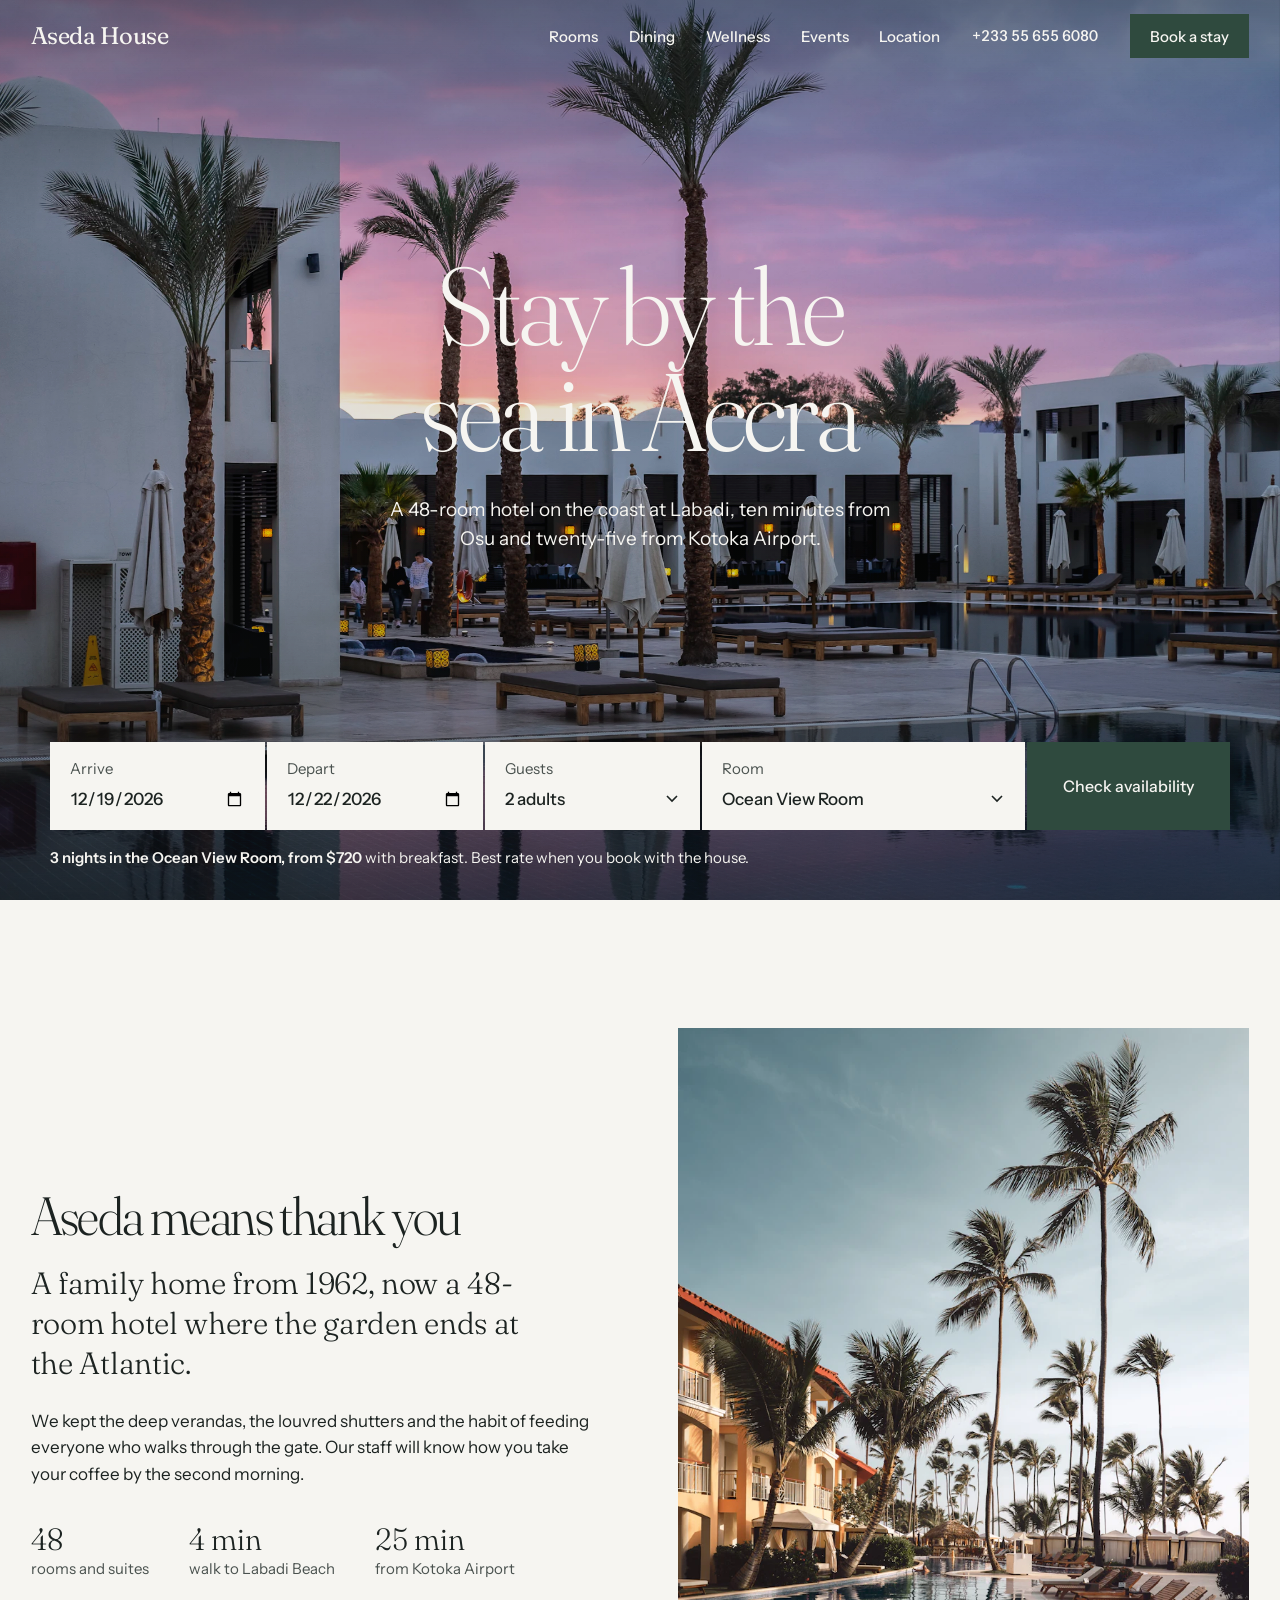
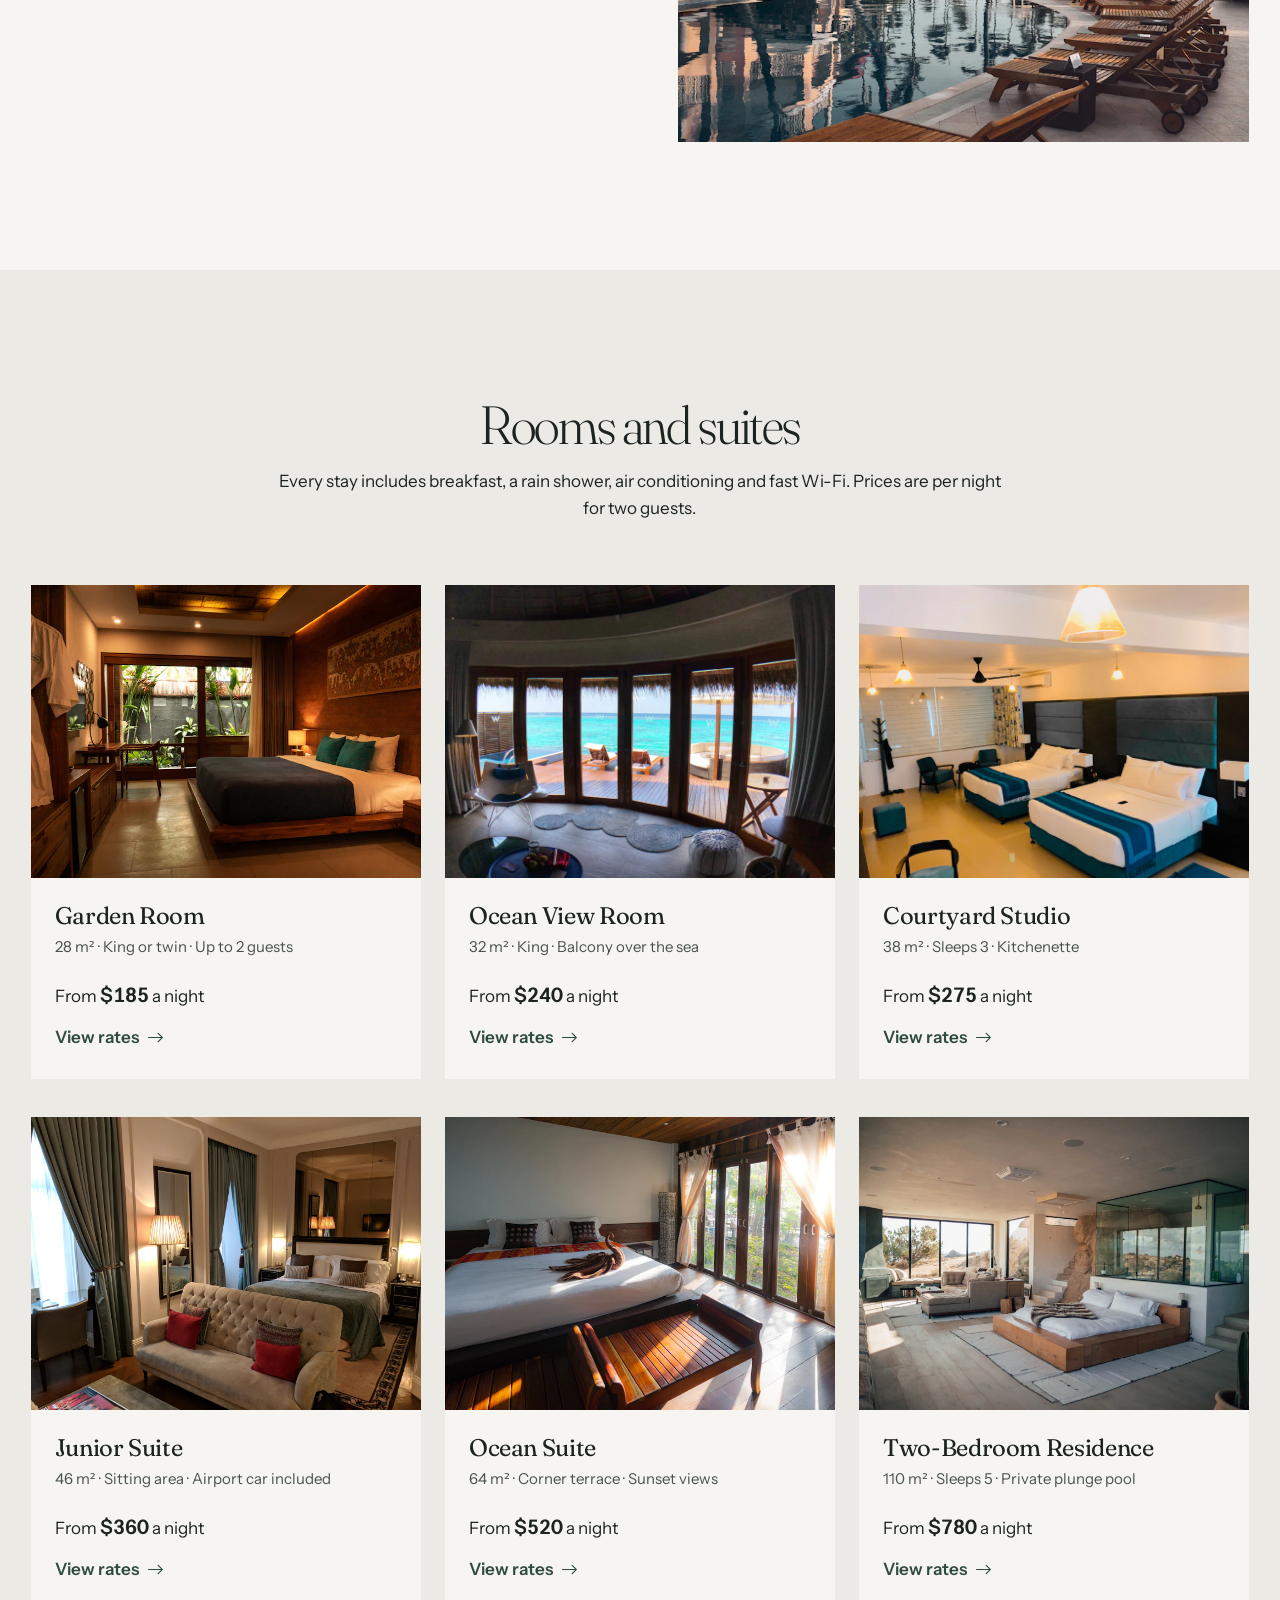
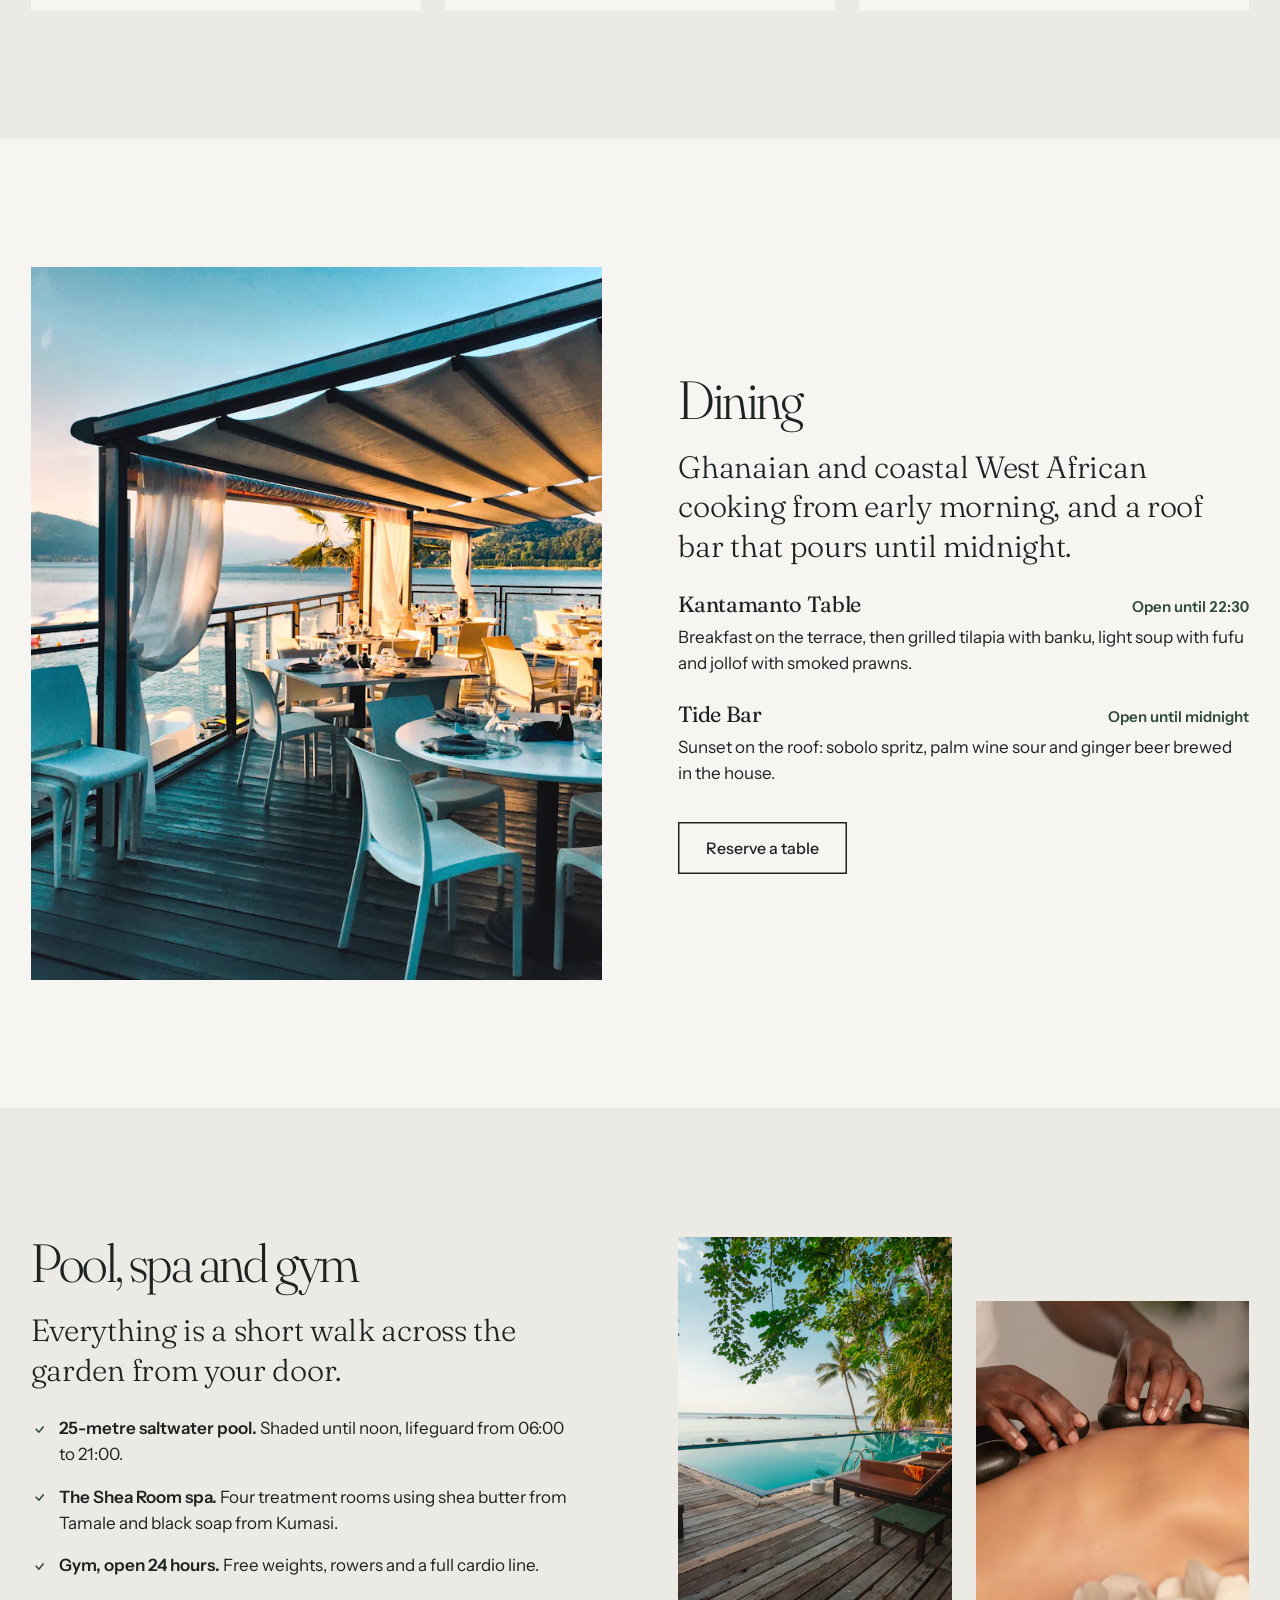
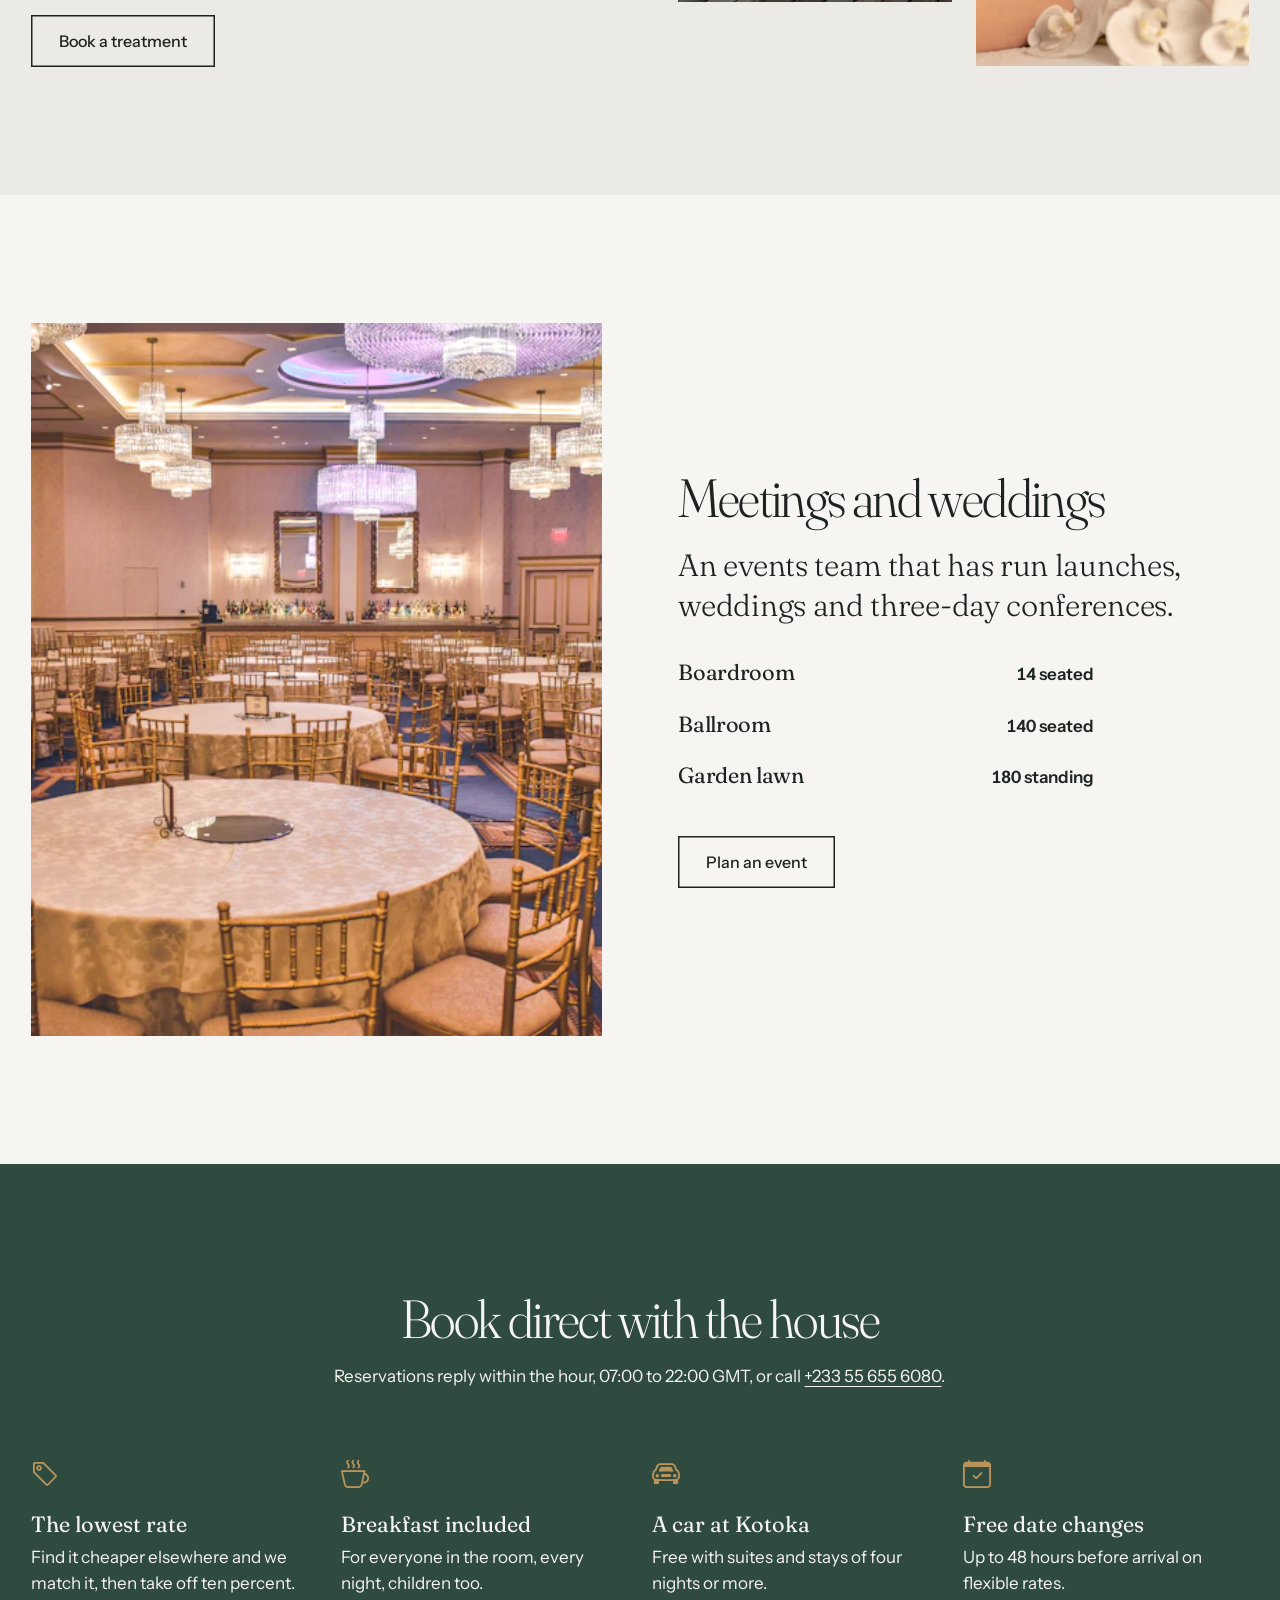
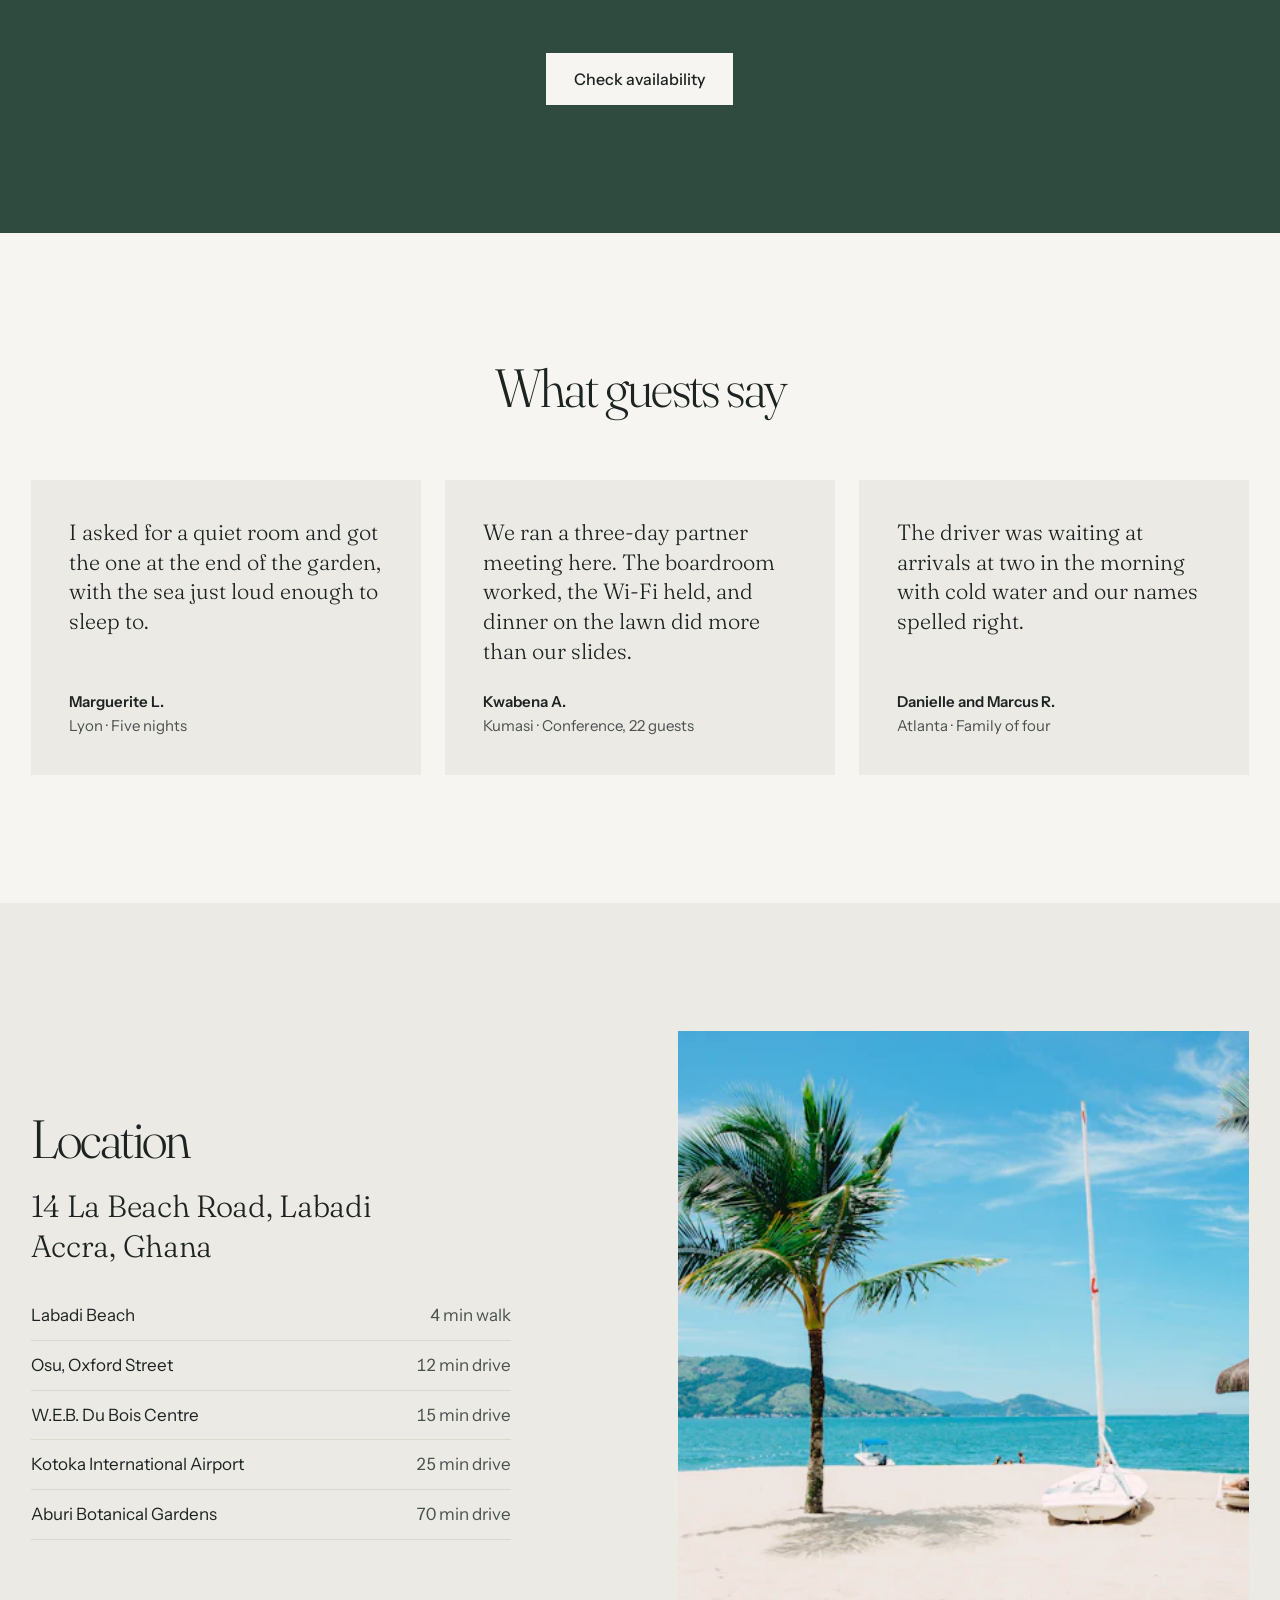
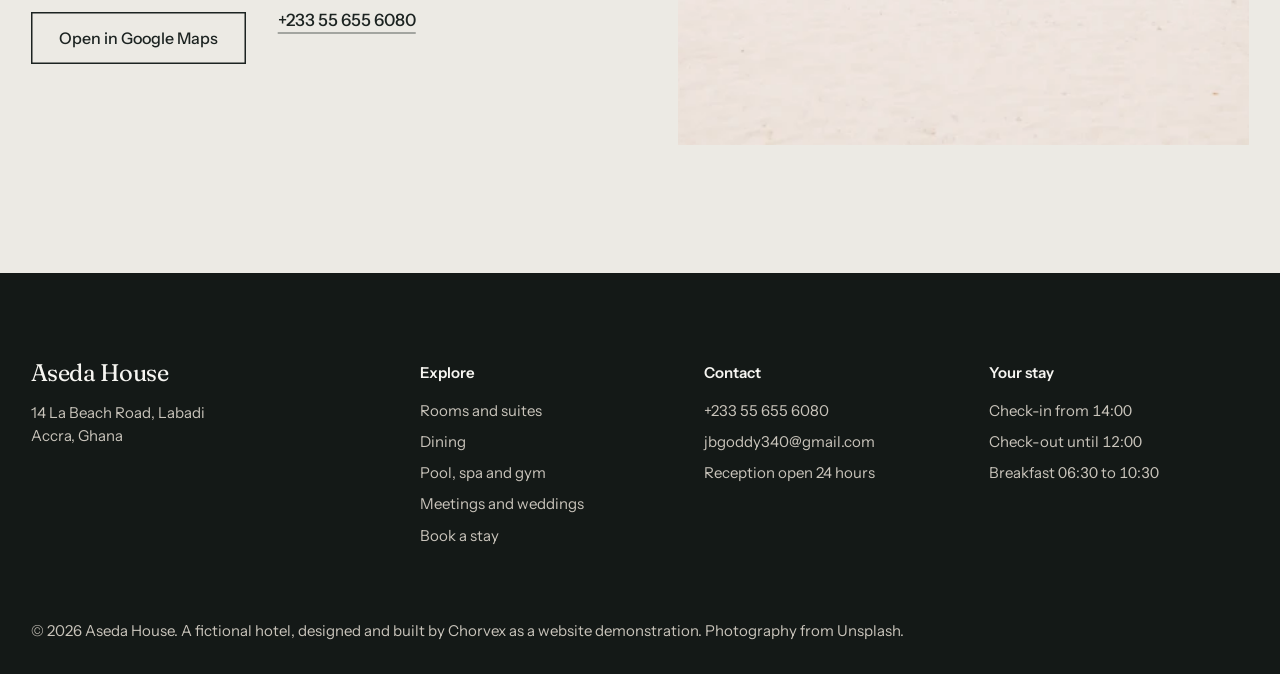
==== commit f8f873ee: "Update contact phone number and email across the site Phone is now +233 55 655 6080 and all contact," ====
--- a/index.html
+++ b/index.html
@@ -37,7 +37,7 @@
           <li><a href="#location">Location</a></li>
         </ul>
       </nav>
-      <a class="site-header__phone tabular" href="tel:+233302701840">+233 30 270 1840</a>
+      <a class="site-header__phone tabular" href="tel:+233556556080">+233 55 655 6080</a>
       <a class="btn btn--accent btn--sm site-header__book" href="#top-booking" data-book-jump>Book a stay</a>
       <button class="menu-toggle" type="button" aria-expanded="false" aria-controls="mobile-menu" data-menu-open>
         <i class="bi bi-list" aria-hidden="true"></i><span class="visually-hidden">Open menu</span>
@@ -65,7 +65,7 @@
     </nav>
     <div class="mobile-menu__foot">
       <a class="btn btn--accent btn--block" href="#top-booking">Book a stay</a>
-      <a class="mobile-menu__phone" href="tel:+233302701840">+233 30 270 1840</a>
+      <a class="mobile-menu__phone" href="tel:+233556556080">+233 55 655 6080</a>
     </div>
   </div>
 
@@ -245,7 +245,7 @@
               <p>Sunset on the roof: sobolo spritz, palm wine sour and ginger beer brewed in the house.</p>
             </li>
           </ul>
-          <a class="btn btn--outline" href="mailto:dining@asedahouse.com?subject=Table%20at%20Kantamanto%20Table" data-reveal style="--i:3">Reserve a table</a>
+          <a class="btn btn--outline" href="mailto:jbgoddy340@gmail.com?subject=Table%20at%20Kantamanto%20Table" data-reveal style="--i:3">Reserve a table</a>
         </div>
         <figure class="split__media" data-reveal>
           <img src="assets/images/dining/terrace-1200.webp"
@@ -267,7 +267,7 @@
             <li><strong>The Shea Room spa.</strong> Four treatment rooms using shea butter from Tamale and black soap from Kumasi.</li>
             <li><strong>Gym, open 24 hours.</strong> Free weights, rowers and a full cardio line.</li>
           </ul>
-          <a class="btn btn--outline" href="mailto:spa@asedahouse.com?subject=Spa%20booking" data-reveal style="--i:3">Book a treatment</a>
+          <a class="btn btn--outline" href="mailto:jbgoddy340@gmail.com?subject=Spa%20booking" data-reveal style="--i:3">Book a treatment</a>
         </div>
         <div class="split__media split__media--pair" data-reveal style="--i:1">
           <figure><img src="assets/images/wellness/deck-pool-800.webp" width="800" height="533" loading="lazy" alt="A timber deck with loungers beside the pool, the sea beyond the low wall"></figure>
@@ -287,7 +287,7 @@
             <div><dt>Ballroom</dt><dd class="tabular">140 seated</dd></div>
             <div><dt>Garden lawn</dt><dd class="tabular">180 standing</dd></div>
           </dl>
-          <a class="btn btn--outline" href="mailto:events@asedahouse.com?subject=Event%20enquiry" data-reveal style="--i:3">Plan an event</a>
+          <a class="btn btn--outline" href="mailto:jbgoddy340@gmail.com?subject=Event%20enquiry" data-reveal style="--i:3">Plan an event</a>
         </div>
         <figure class="split__media" data-reveal>
           <img src="assets/images/events/banquet-1400.webp"
@@ -303,7 +303,7 @@
       <div class="container">
         <div class="section-head">
           <h2 class="t-h2" id="direct-title" data-reveal>Book direct with the house</h2>
-          <p data-reveal style="--i:1">Reservations reply within the hour, 07:00 to 22:00 GMT, or call <a href="tel:+233302701840">+233 30 270 1840</a>.</p>
+          <p data-reveal style="--i:1">Reservations reply within the hour, 07:00 to 22:00 GMT, or call <a href="tel:+233556556080">+233 55 655 6080</a>.</p>
         </div>
         <ul class="perks">
           <li data-reveal><i class="bi bi-tag" aria-hidden="true"></i><strong>The lowest rate</strong>Find it cheaper elsewhere and we match it, then take off ten percent.</li>
@@ -358,7 +358,7 @@
           </table>
           <div class="button-row" data-reveal style="--i:3">
             <a class="btn btn--outline" href="https://www.google.com/maps/search/?api=1&amp;query=La+Beach+Road+Labadi+Accra" target="_blank" rel="noopener">Open in Google Maps</a>
-            <a class="link-arrow" href="tel:+233302701840">+233 30 270 1840</a>
+            <a class="link-arrow" href="tel:+233556556080">+233 55 655 6080</a>
           </div>
         </div>
         <figure class="split__media" data-reveal style="--i:1">
@@ -392,8 +392,8 @@
       <div>
         <p class="site-footer__head">Contact</p>
         <ul>
-          <li><a href="tel:+233302701840">+233 30 270 1840</a></li>
-          <li><a href="mailto:reservations@asedahouse.com">reservations@asedahouse.com</a></li>
+          <li><a href="tel:+233556556080">+233 55 655 6080</a></li>
+          <li><a href="mailto:jbgoddy340@gmail.com">jbgoddy340@gmail.com</a></li>
           <li>Reception open 24 hours</li>
         </ul>
       </div>
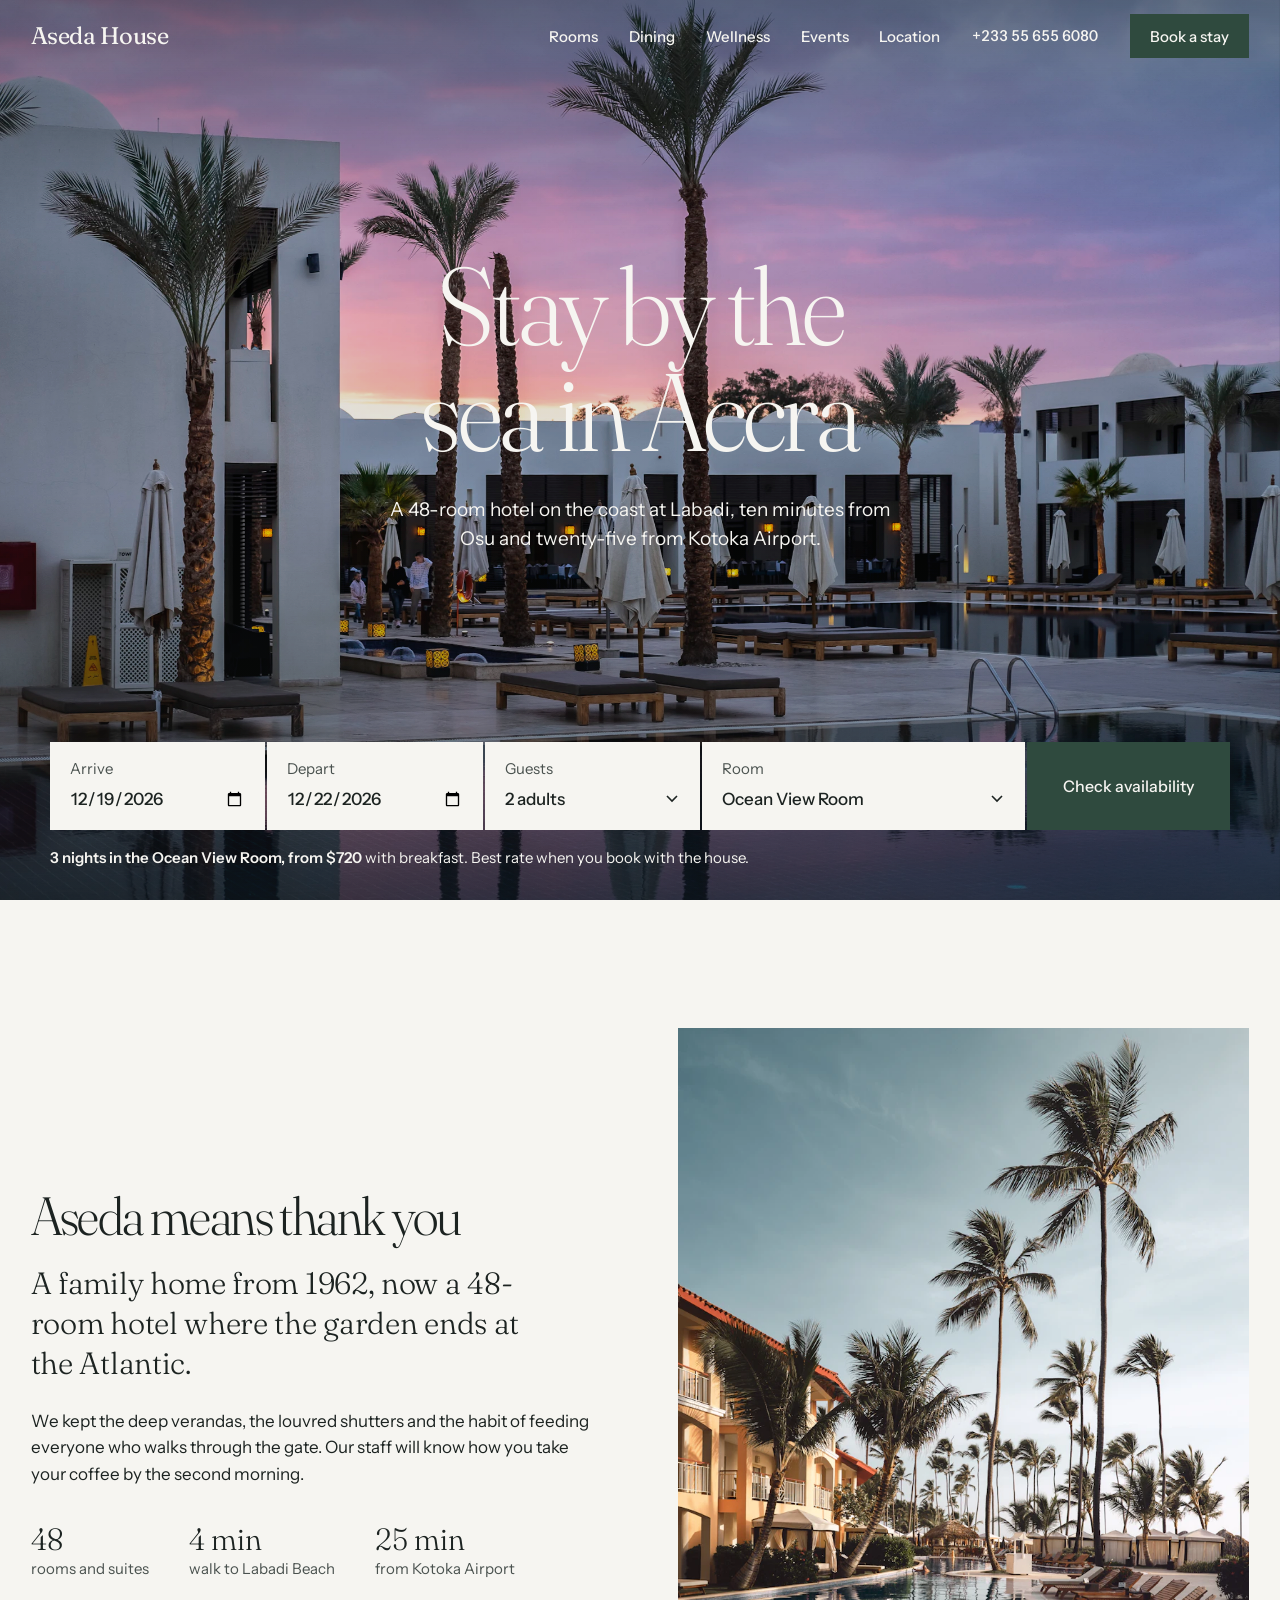
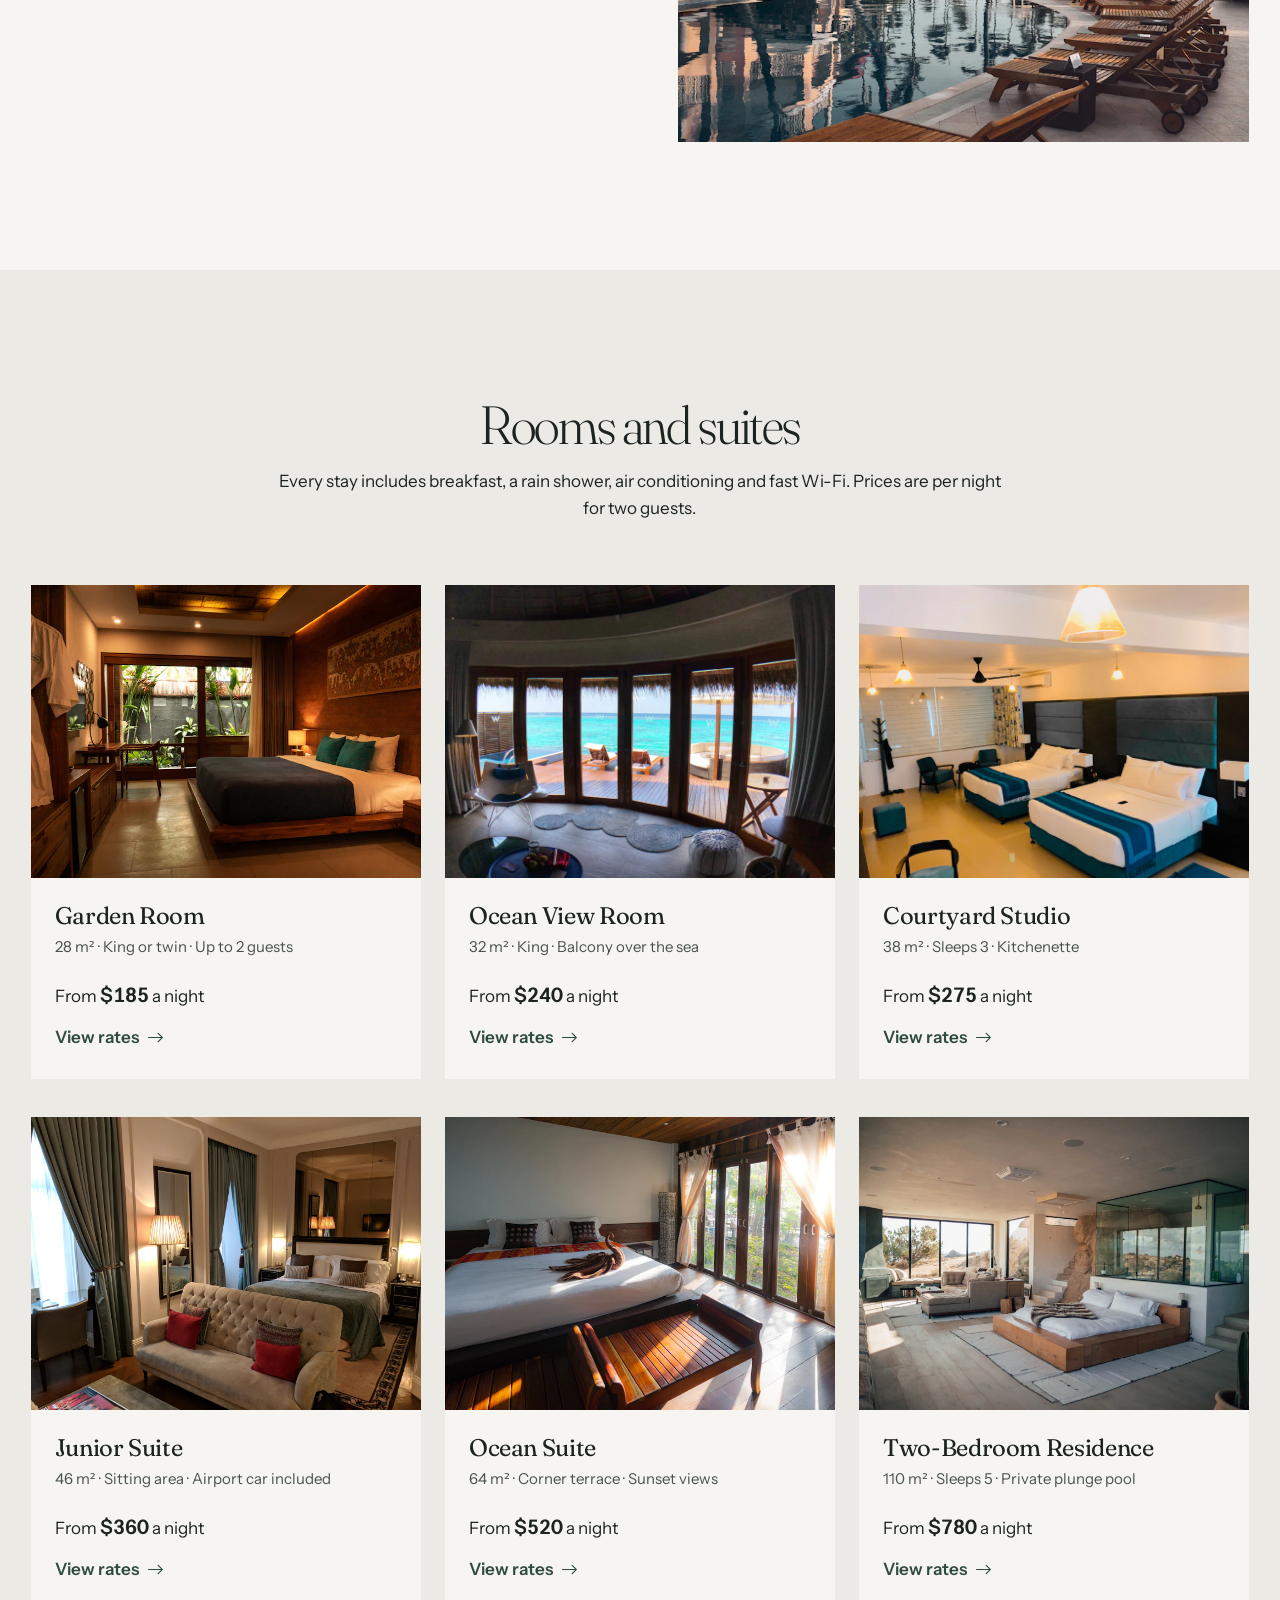
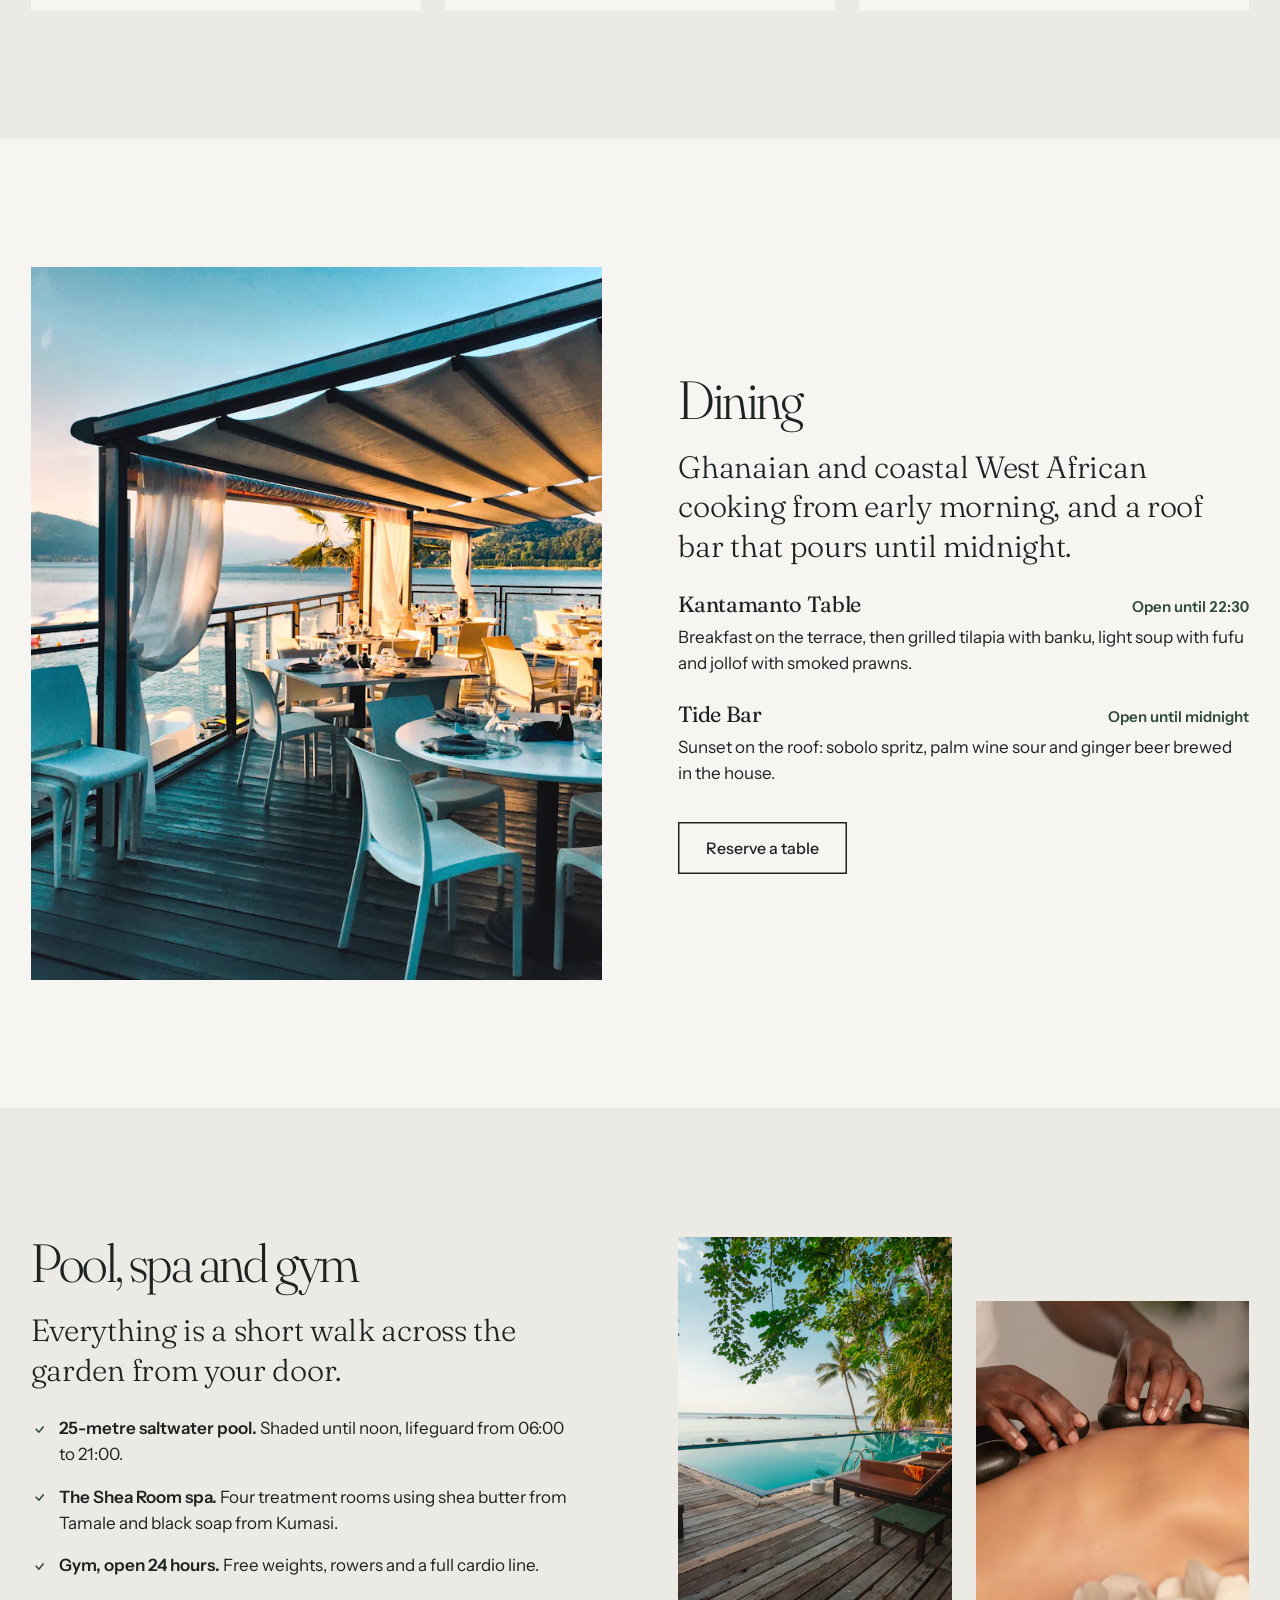
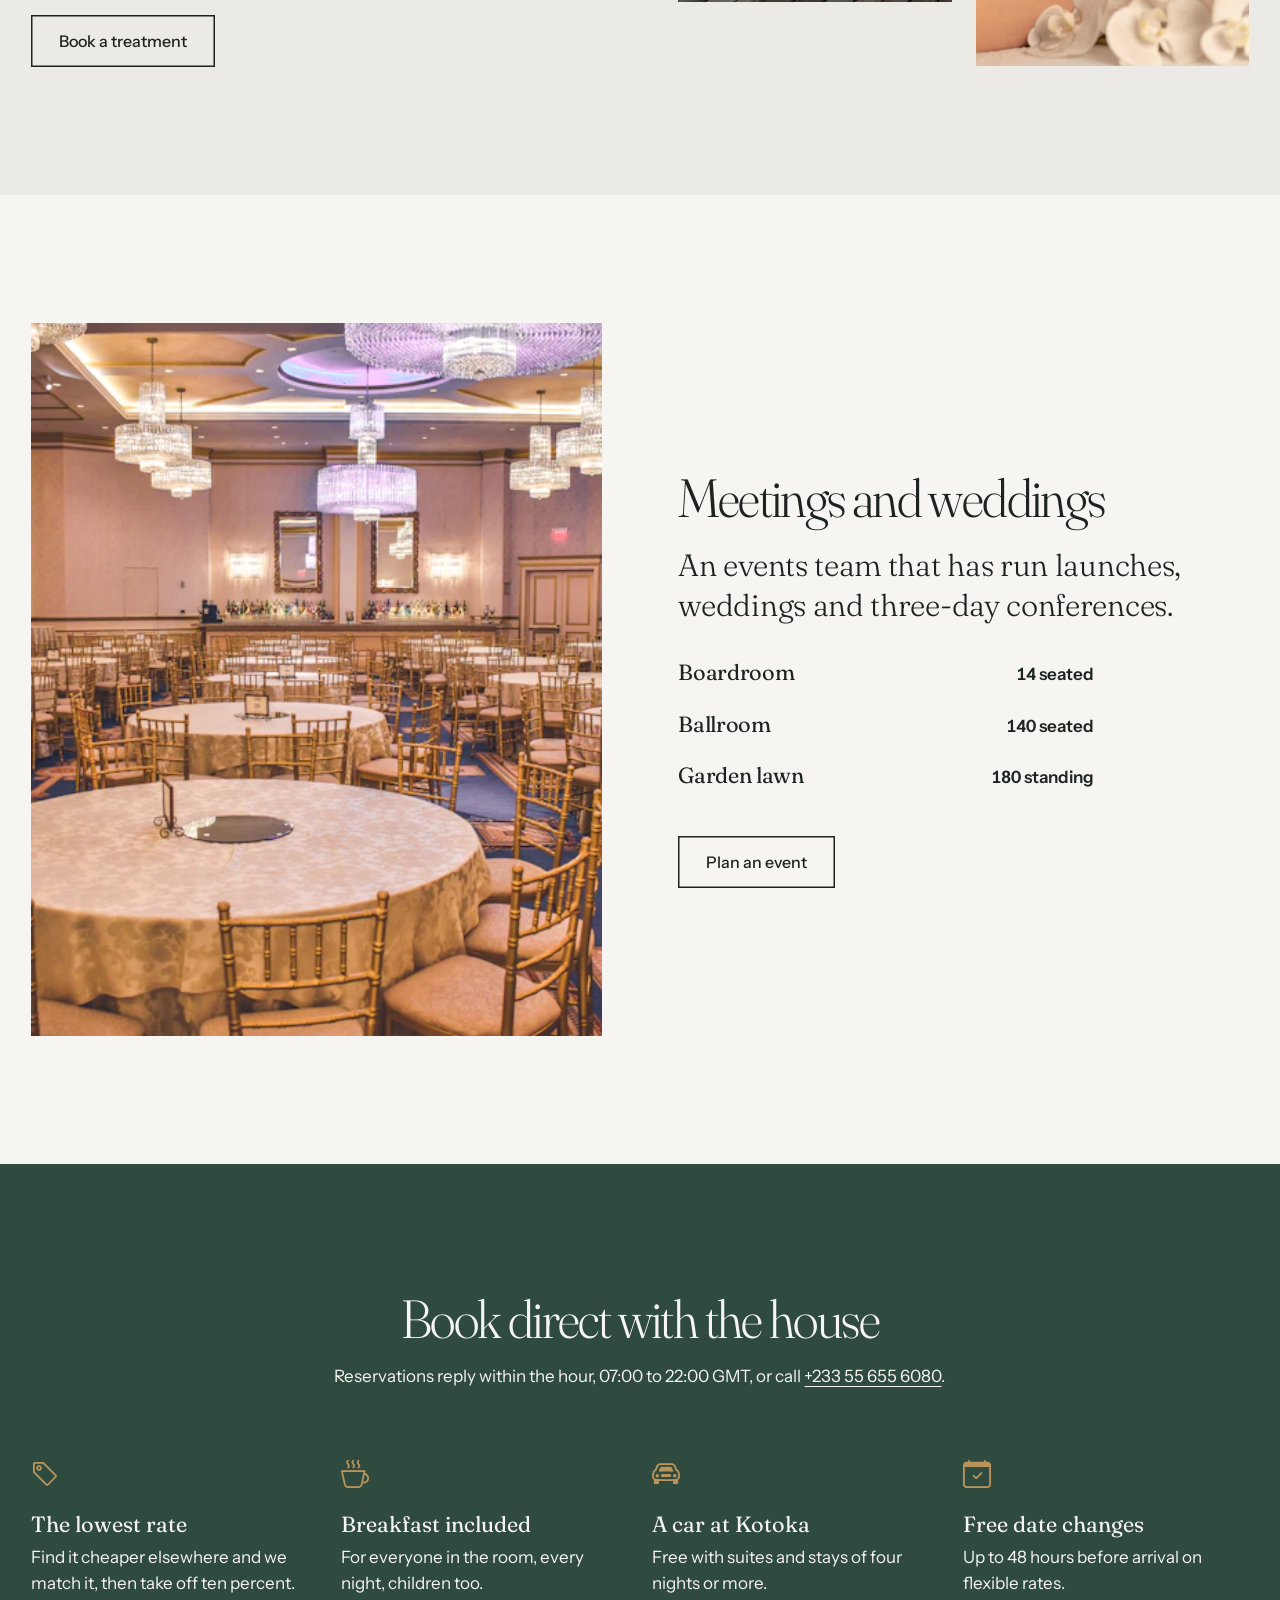
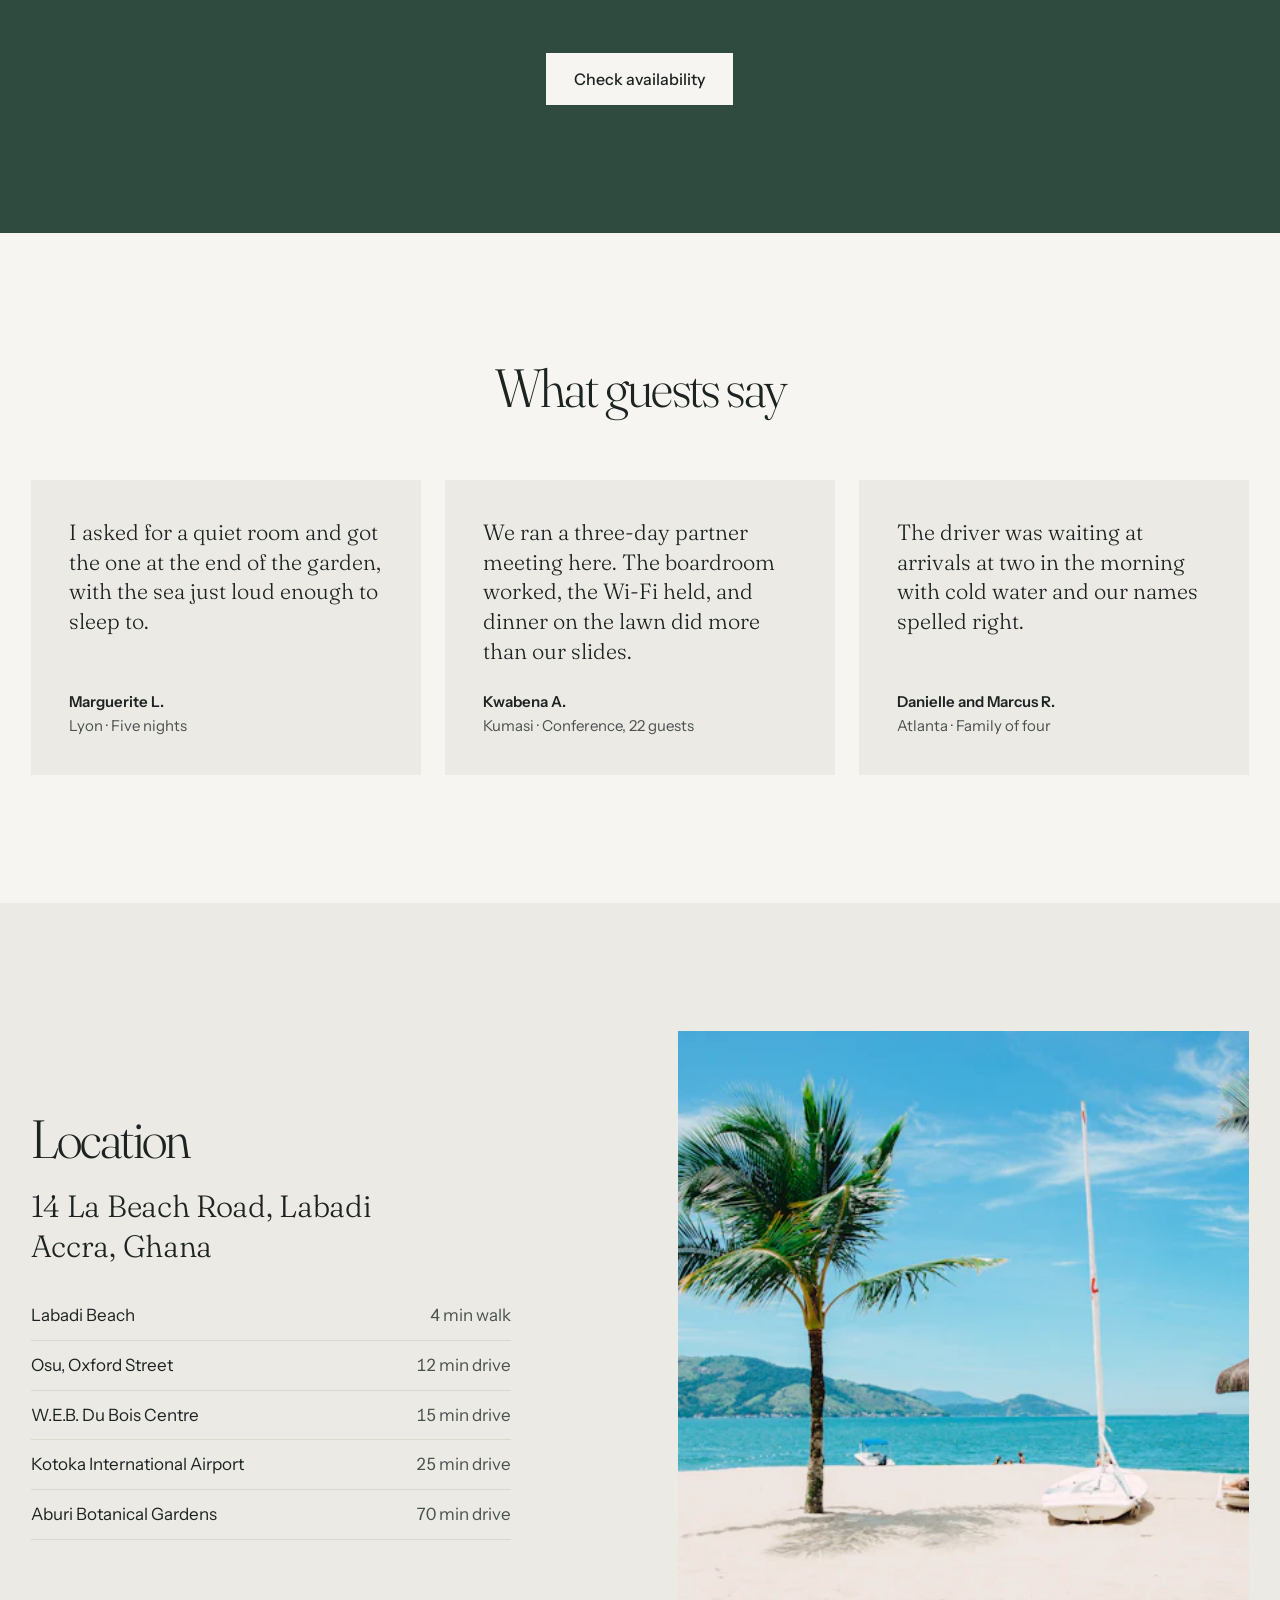
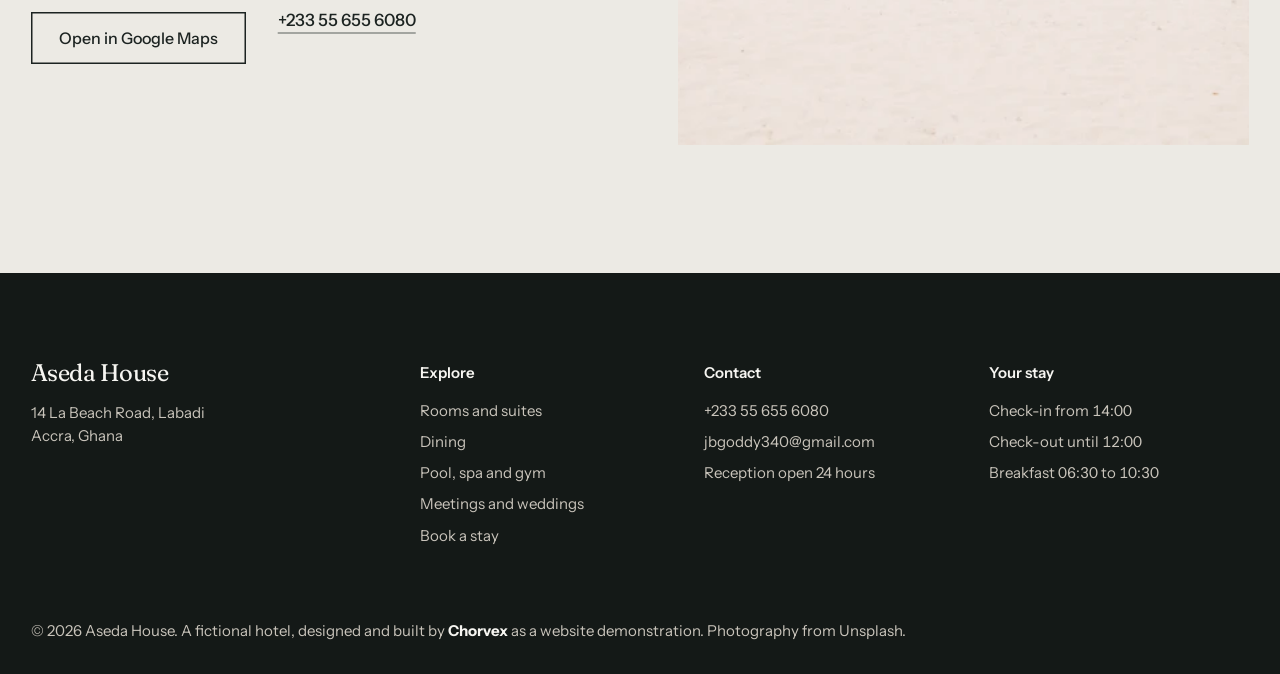
==== commit aecd81b3: "Link the Chorvex credit in the footer to TikTok The credit is bold and opens tiktok.com/@.chorvex in" ====
--- a/index.html
+++ b/index.html
@@ -407,7 +407,7 @@
       </div>
     </div>
     <div class="container site-footer__legal">
-      <p>© 2026 Aseda House. A fictional hotel, designed and built by Chorvex as a website demonstration. Photography from Unsplash.</p>
+      <p>© 2026 Aseda House. A fictional hotel, designed and built by <a class="site-footer__credit" href="https://www.tiktok.com/@.chorvex" target="_blank" rel="noopener">Chorvex</a> as a website demonstration. Photography from Unsplash.</p>
     </div>
   </footer>
   <script src="js/main.js" defer></script>
--- a/css/components.css
+++ b/css/components.css
@@ -193,3 +193,5 @@
 .site-footer a:hover { color: var(--limestone); }
 .site-footer__head { color: var(--limestone); font-weight: 600; margin-bottom: 0.9rem; }
 .site-footer__legal { margin-top: clamp(3rem, 6vw, 4.5rem); }
+.site-footer__credit { color: var(--limestone); font-weight: 700; text-decoration: underline; text-decoration-color: transparent; text-underline-offset: 3px; transition: text-decoration-color var(--dur-fast) ease; }
+.site-footer__credit:hover { text-decoration-color: currentColor; }
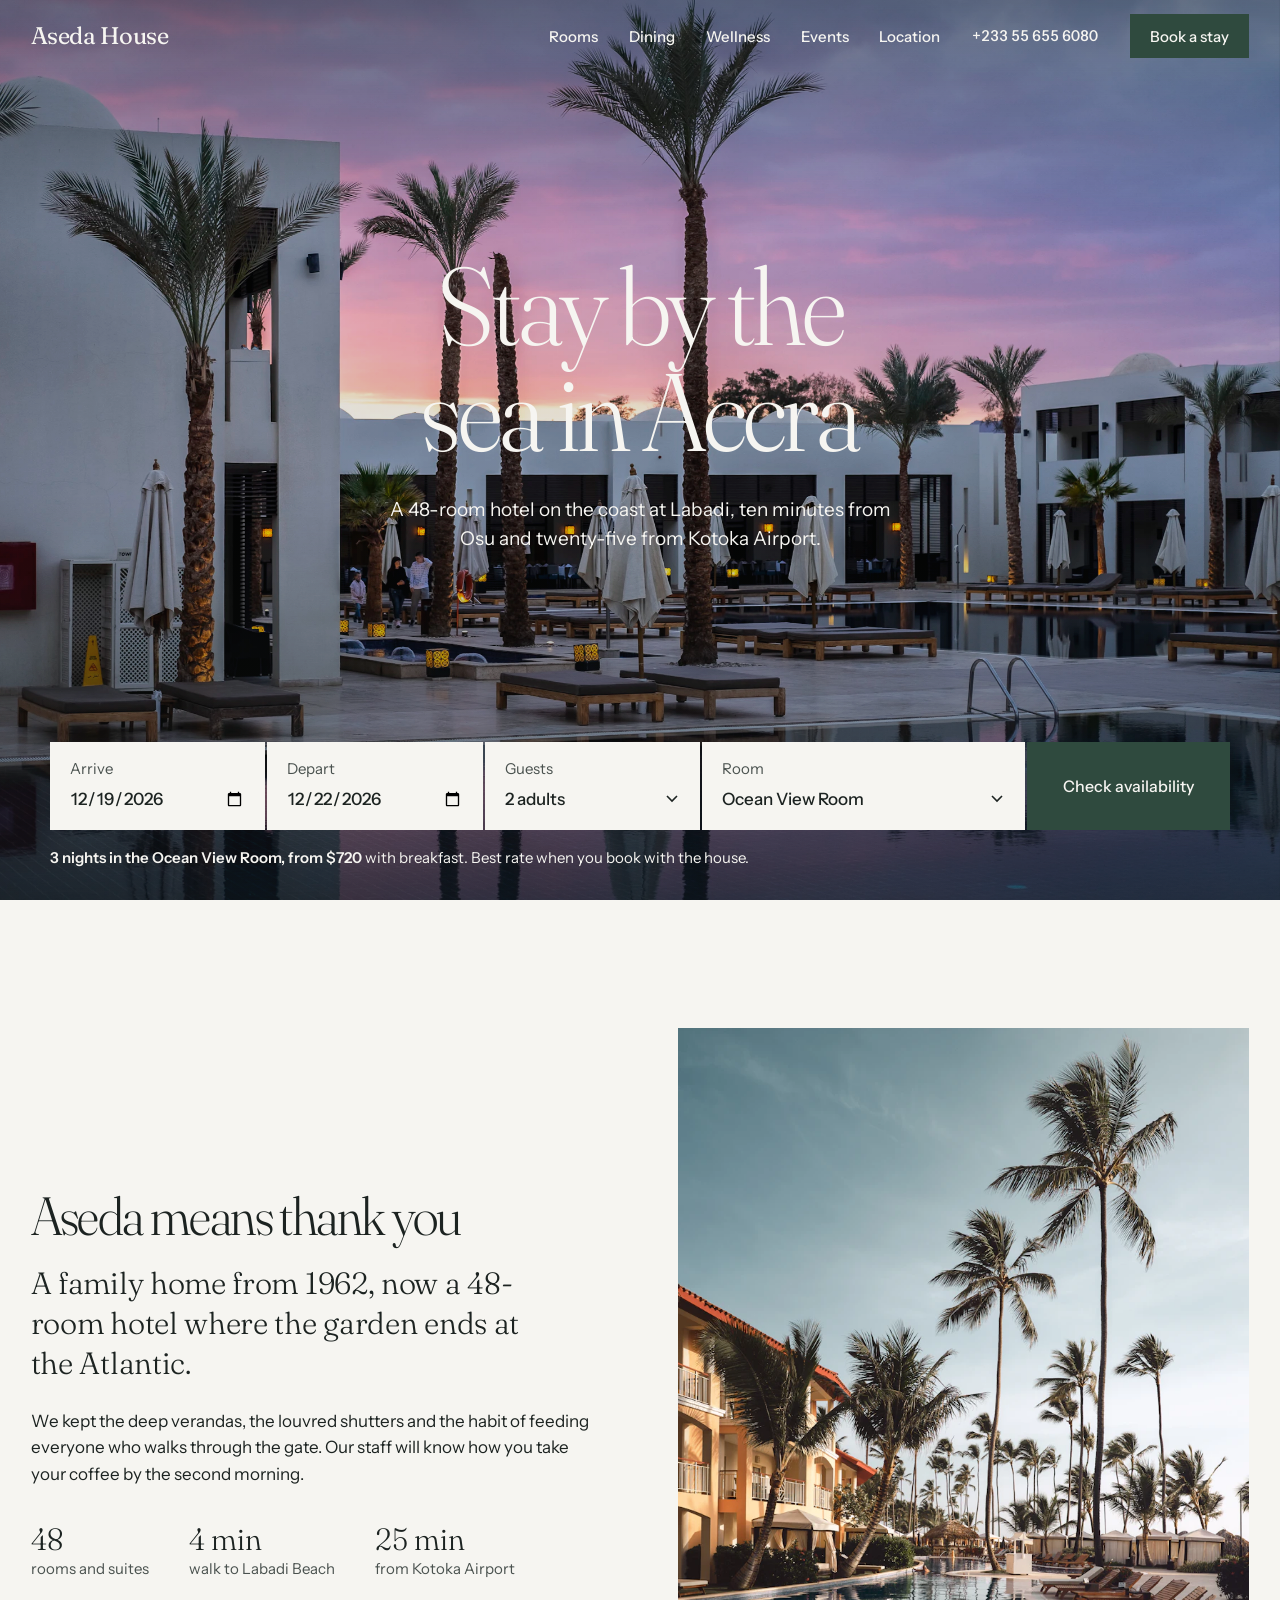
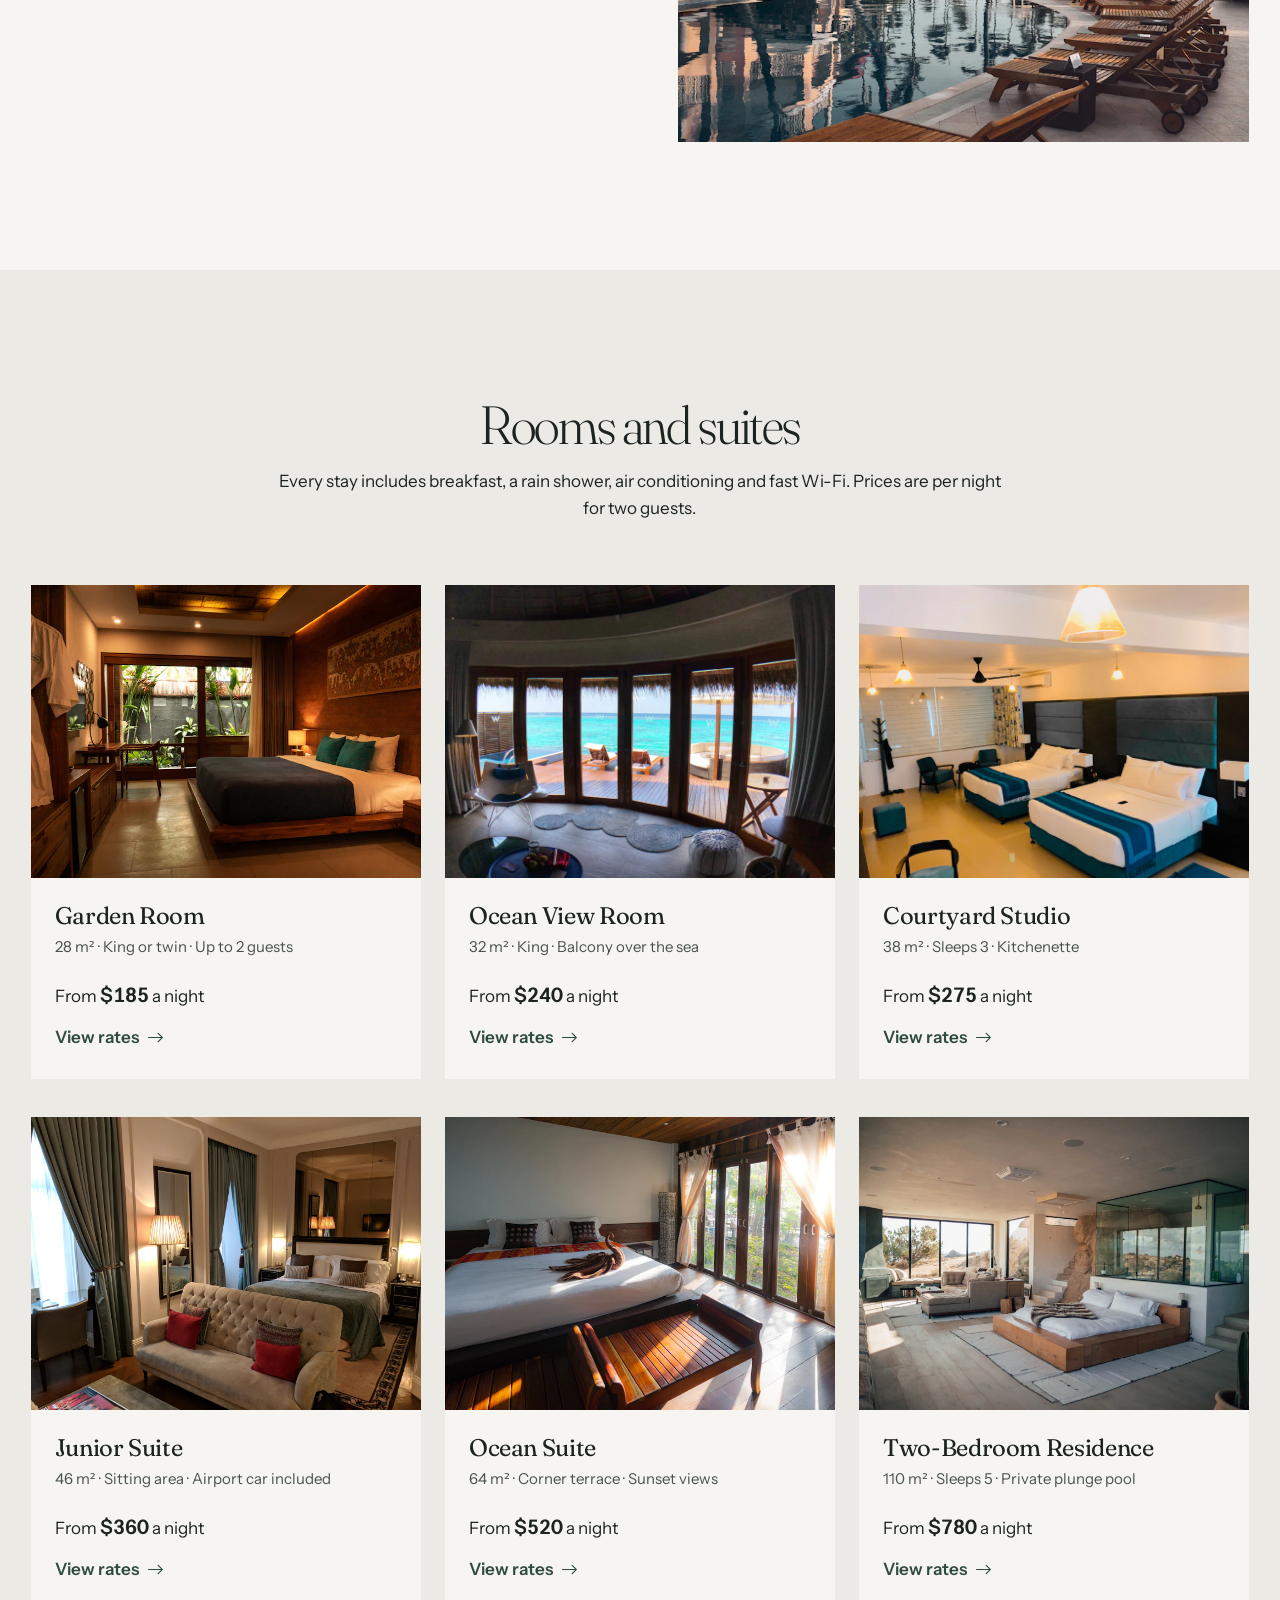
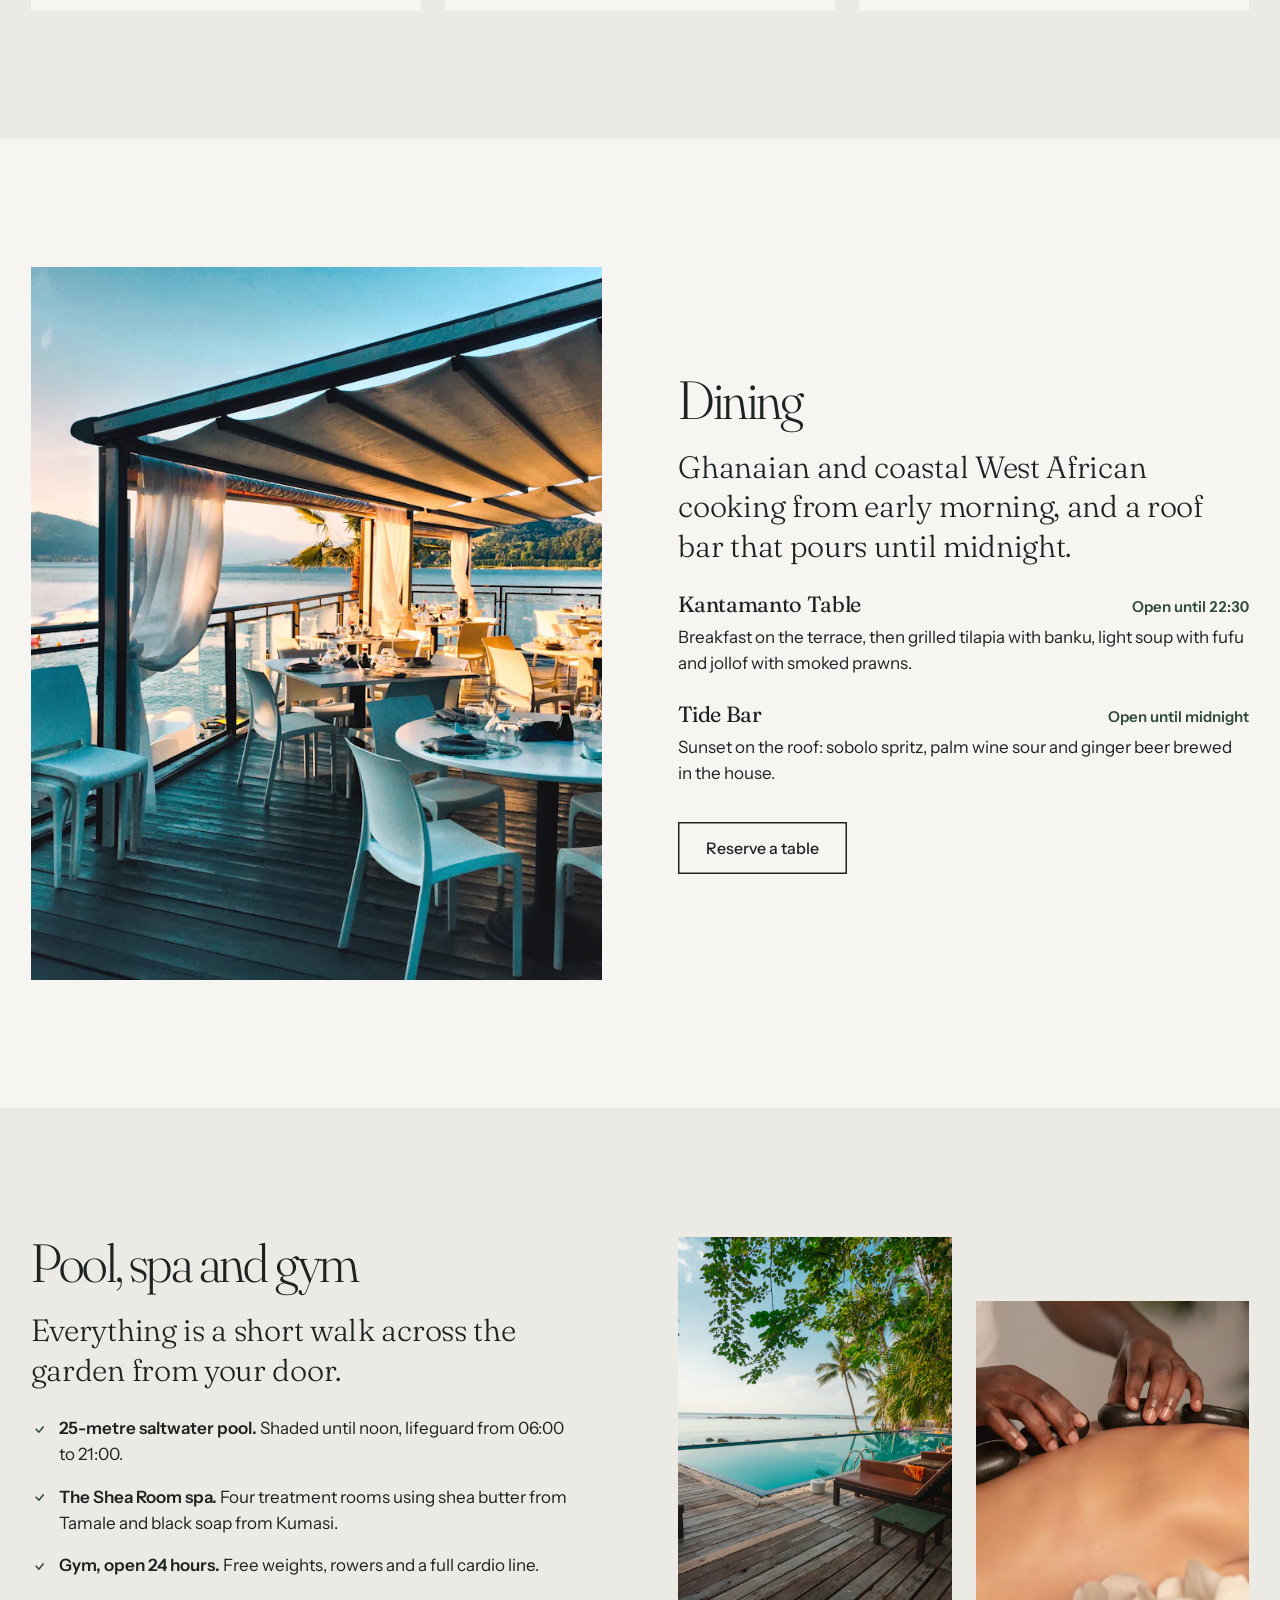
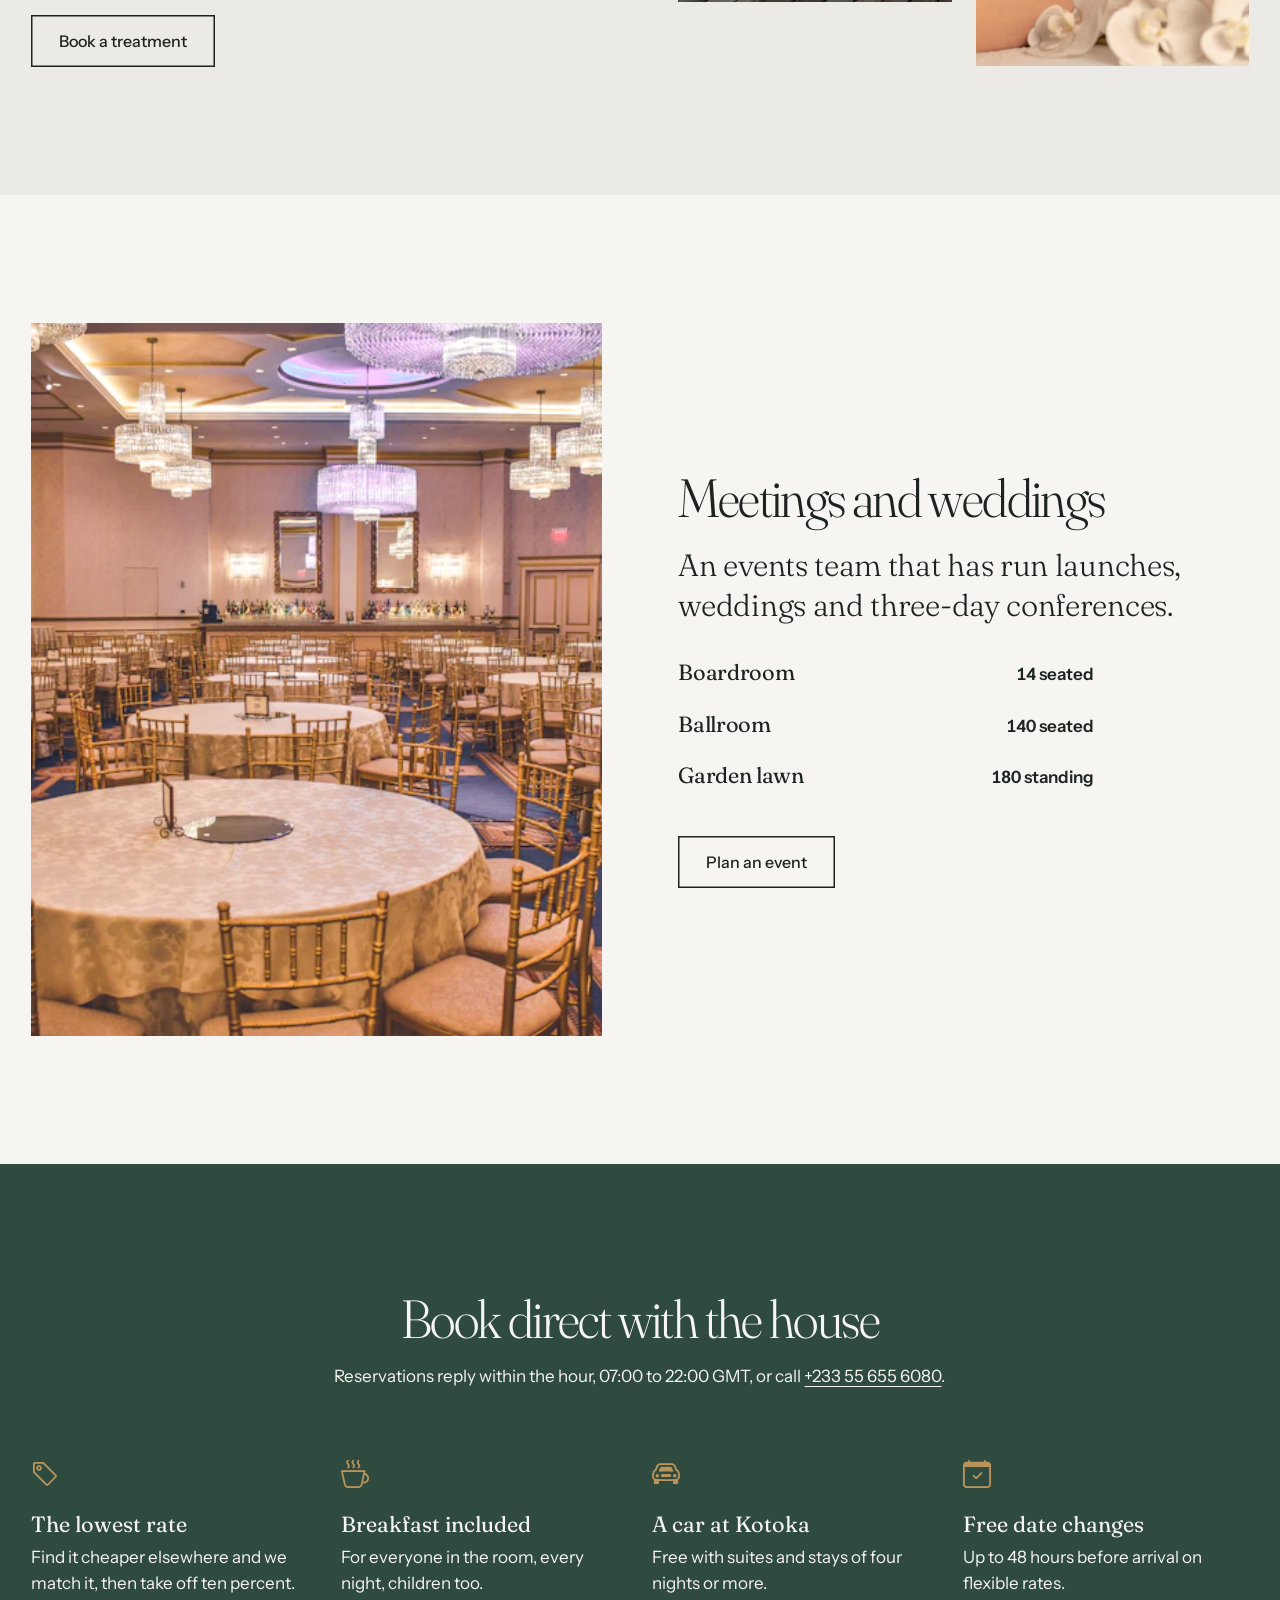
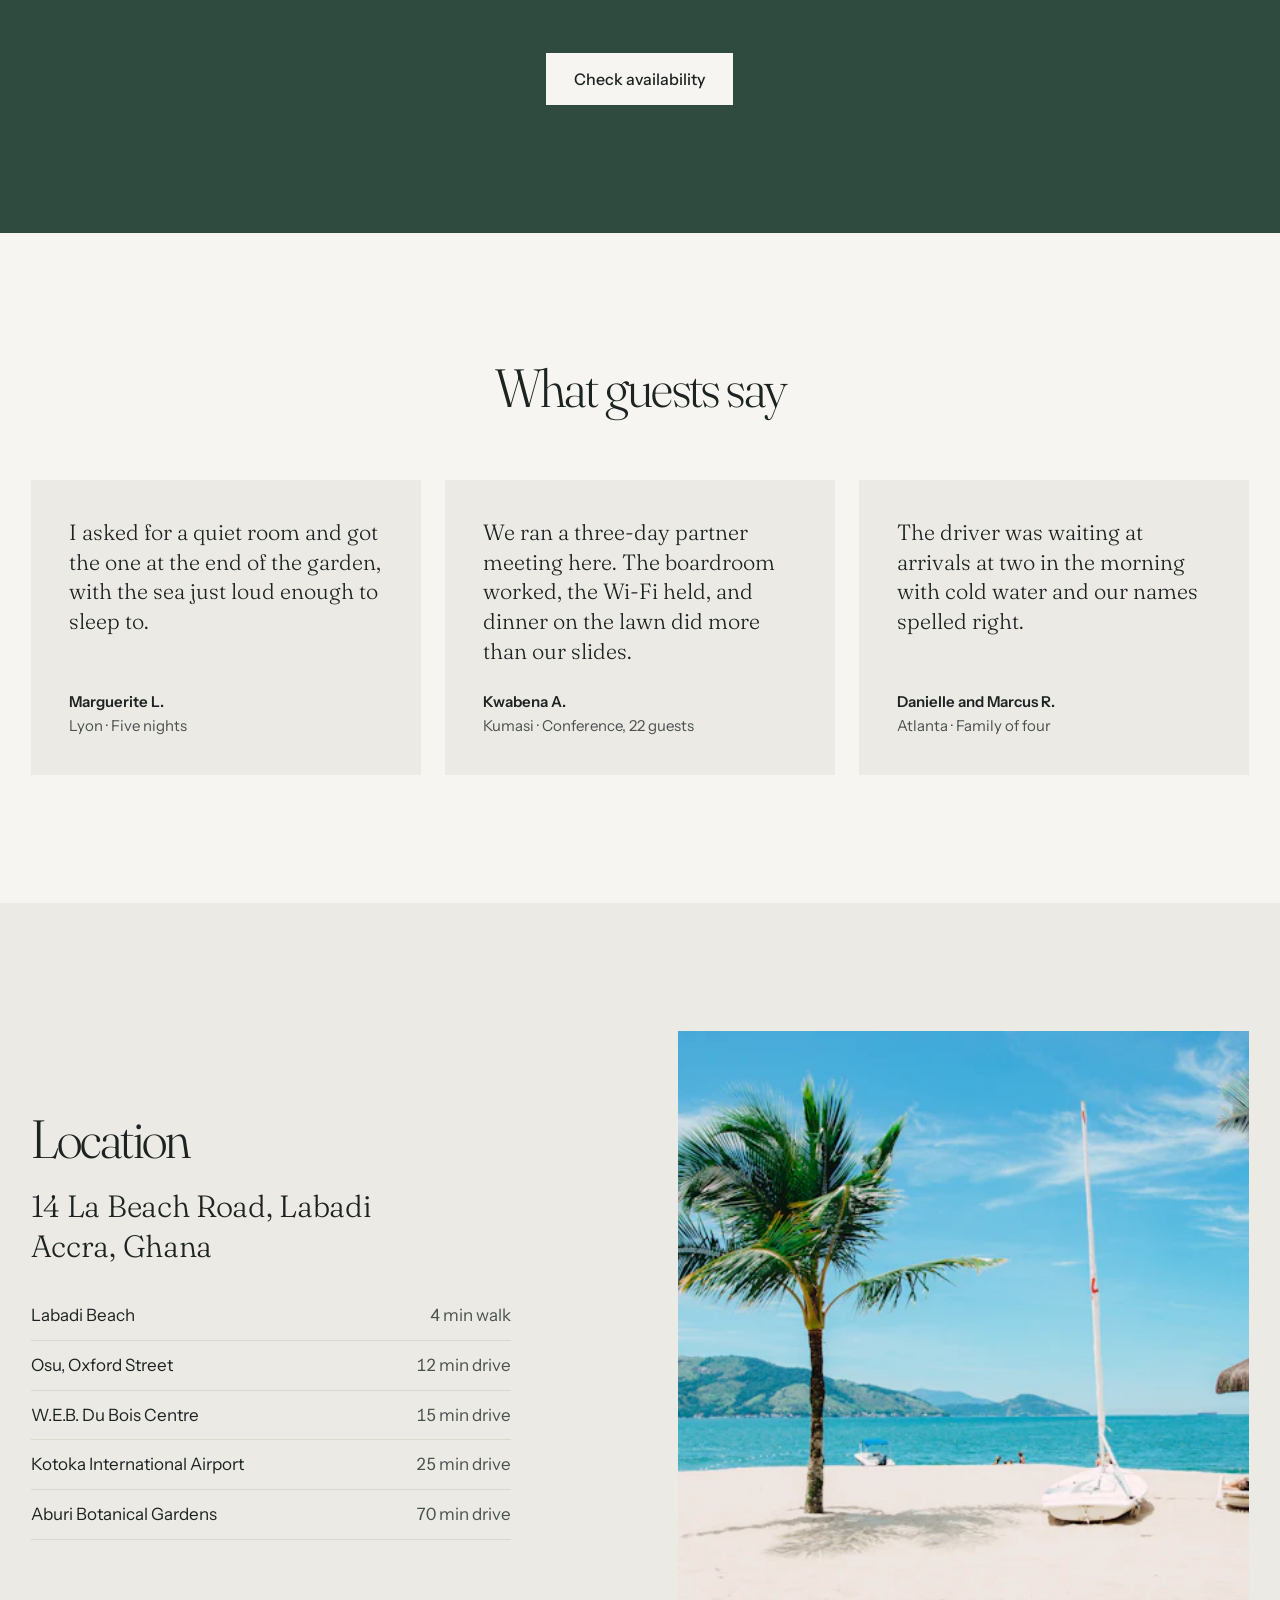
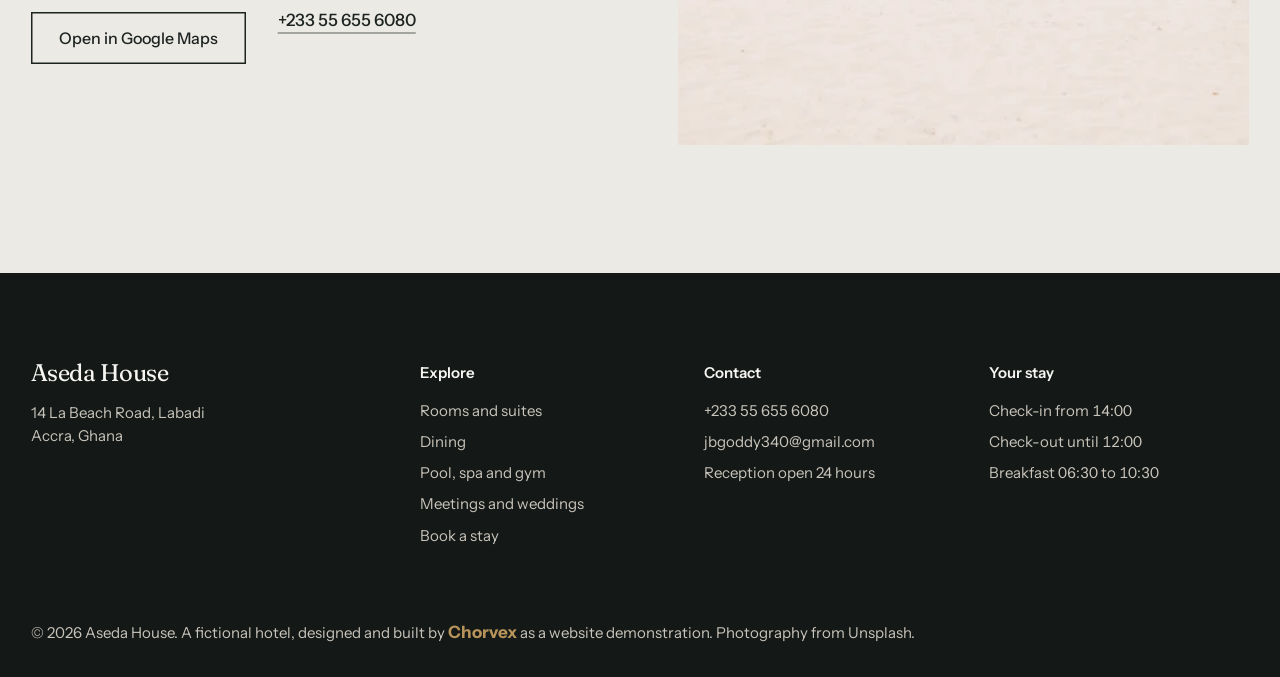
==== commit 6b00c0ed: "Make the Chorvex footer credit stand out Load Instrument Sans up to weight 700 so bold renders as tr" ====
--- a/index.html
+++ b/index.html
@@ -10,7 +10,7 @@
 
   <link rel="preconnect" href="https://fonts.googleapis.com">
   <link rel="preconnect" href="https://fonts.gstatic.com" crossorigin>
-  <link rel="stylesheet" href="https://fonts.googleapis.com/css2?family=Fraunces:opsz,wght,SOFT@9..144,300..500,30&family=Instrument+Sans:wght@400..600&display=swap">
+  <link rel="stylesheet" href="https://fonts.googleapis.com/css2?family=Fraunces:opsz,wght,SOFT@9..144,300..500,30&family=Instrument+Sans:wght@400..700&display=swap">
   <link rel="stylesheet" href="https://cdn.jsdelivr.net/npm/bootstrap-icons@1.11.3/font/bootstrap-icons.min.css">
 
   <link rel="preload" as="image" href="assets/images/hero/dusk-pool-2400.webp" imagesrcset="assets/images/hero/dusk-pool-1200.webp 1200w, assets/images/hero/dusk-pool-2400.webp 2400w" imagesizes="100vw">
--- a/css/components.css
+++ b/css/components.css
@@ -193,5 +193,5 @@
 .site-footer a:hover { color: var(--limestone); }
 .site-footer__head { color: var(--limestone); font-weight: 600; margin-bottom: 0.9rem; }
 .site-footer__legal { margin-top: clamp(3rem, 6vw, 4.5rem); }
-.site-footer__credit { color: var(--limestone); font-weight: 700; text-decoration: underline; text-decoration-color: transparent; text-underline-offset: 3px; transition: text-decoration-color var(--dur-fast) ease; }
+.site-footer__credit { color: var(--brass); font-weight: 700; font-size: 1.0625rem; text-decoration: underline; text-decoration-color: transparent; text-underline-offset: 3px; transition: text-decoration-color var(--dur-fast) ease; }
 .site-footer__credit:hover { text-decoration-color: currentColor; }
